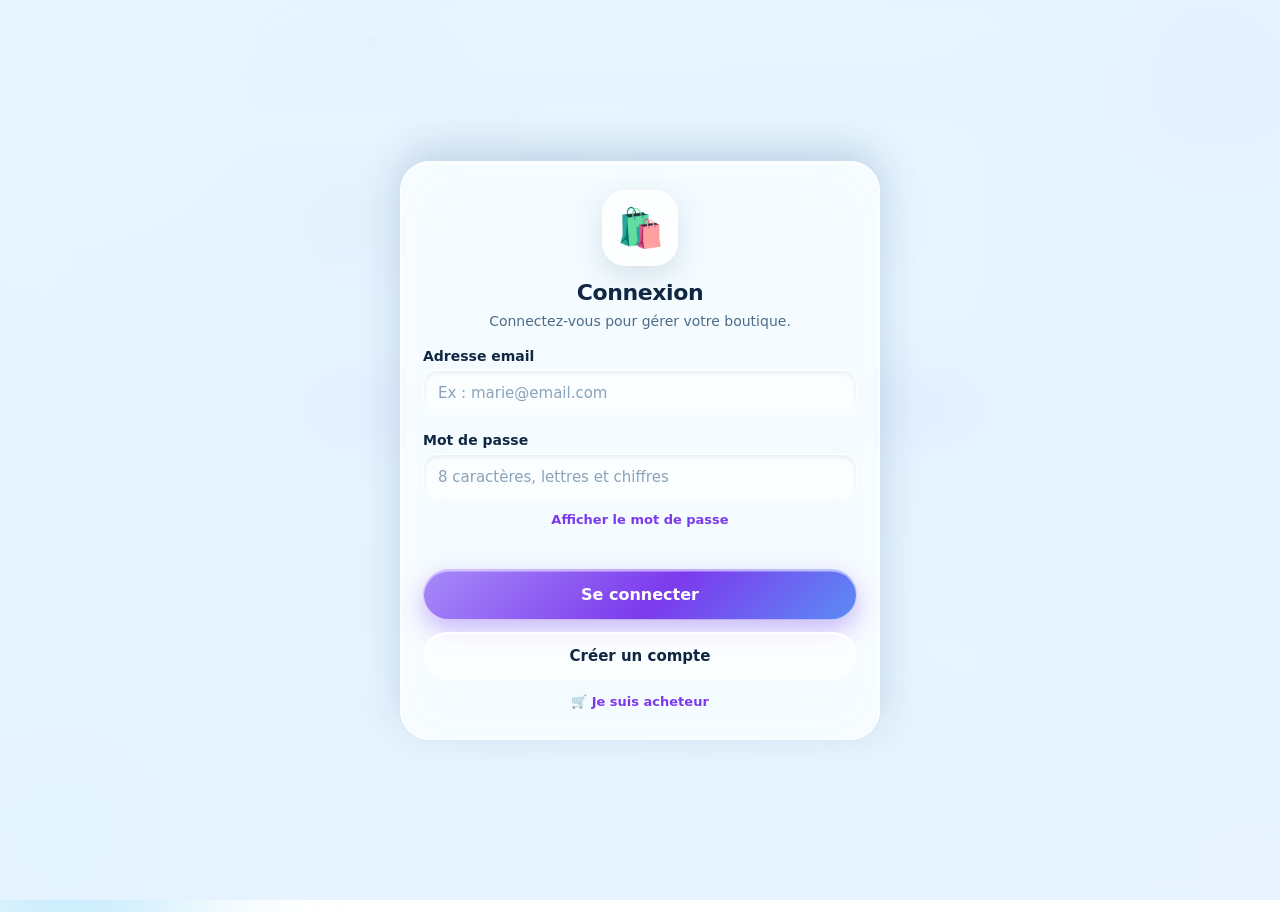
==== vendeur.html @ ec0d6db2 "Add files via upload" ====
<!DOCTYPE html>
<html lang="fr">

<head>
    <meta charset="UTF-8">
    <meta name="viewport" content="width=device-width, initial-scale=1.0">

    <meta http-equiv="Content-Security-Policy" content="connect-src https://aowfjpaclhrmmhpuxauq.supabase.co wss://aowfjpaclhrmmhpuxauq.supabase.co; img-src data: blob: https://aowfjpaclhrmmhpuxauq.supabase.co; frame-src 'none'; object-src 'none'; base-uri 'none'; form-action 'none'">
    <meta name="referrer" content="no-referrer">

    <title>ShopBuilder — Espace vendeur</title>

    <link rel="stylesheet" href="style.css">
</head>

<body>

    <header class="header">

        <div class="logo">
            🛍️ ShopBuilder
        </div>

        <button class="menu" onclick="ouvrirMenu()">
            ☰
        </button>

    </header>


    <main class="accueil">

        <section class="hero">

            <span class="badge">
                🚀 Votre commerce en ligne
            </span>

            <h1>
                Créez votre boutique
                <span>en ligne.</span>
            </h1>

            <p>
                Lancez votre boutique, ajoutez vos produits
                et gérez vos commandes depuis une seule
                application.
            </p>

            <button class="bouton-principal"
                    onclick="ouvrirCreation()">
                + Créer ma boutique
            </button>

        </section>


        <section class="stats">

            <div class="stat">
                <strong id="nombre-boutiques">0</strong>
                <span>Boutiques</span>
            </div>

            <div class="stat">
                <strong id="nombre-produits">0</strong>
                <span>Produits</span>
            </div>

            <div class="stat">
                <strong id="nombre-ventes">0 FC</strong>
                <span>Ventes</span>
            </div>

        </section>


        <section class="fonctionnalites">

            <h2>Tout pour votre boutique</h2>

            <div class="cartes">

                <div class="carte"
                     onclick="ouvrirMaBoutique()">

                    <div class="icone">🏪</div>

                    <h3>Ma boutique</h3>

                    <p>
                        Consultez et personnalisez
                        votre boutique.
                    </p>

                </div>


                <div class="carte"
                     onclick="ouvrirProduits()">

                    <div class="icone">📦</div>

                    <h3>Produits</h3>

                    <p>
                        Ajoutez et gérez facilement
                        vos produits.
                    </p>

                </div>


                <div class="carte" onclick="ouvrirCommandes()">

                    <div class="icone">🛒</div>

                    <h3>Commandes</h3>

                    <p>
                        Suivez vos commandes et
                        vos ventes.
                    </p>

                </div>


                <div class="carte" onclick="ouvrirStatistiques()">

                    <div class="icone">📊</div>

                    <h3>Statistiques</h3>

                    <p>
                        Analysez les performances
                        de votre boutique.
                    </p>

                </div>

            </div>

        </section>

    </main>


    <!-- CRÉATION DE BOUTIQUE -->

    <div id="creation" class="fenetre">

        <div class="creation-box">

            <button class="fermer"
                    onclick="fermerCreation()">
                ✕
            </button>

            <h2>🏪 Créer ma boutique</h2>

            <p class="sous-titre">
                Commençons par les informations
                de votre boutique.
            </p>


            <label>Nom de la boutique</label>

            <input
                id="nom-boutique"
                type="text"
                placeholder="Ex : Ma Boutique"
            >


            <label>Description</label>

            <textarea
                id="description"
                placeholder="Décrivez votre boutique..."
            ></textarea>


            <label>Numéro de téléphone</label>

            <input
                id="telephone"
                type="tel"
                placeholder="Ex : 08XXXXXXXX"
            >


            <label>Devise</label>

            <select id="devise">

                <option value="FC">
                    Franc congolais (FC)
                </option>

                <option value="USD">
                    Dollar américain ($)
                </option>

            </select>


            <button class="creer"
                    onclick="creerBoutique()">
                Créer la boutique
            </button>

        </div>

    </div>


    <!-- MA BOUTIQUE -->

    <div id="ma-boutique" class="fenetre">

        <div class="creation-box boutique-box">

            <button class="fermer"
                    onclick="fermerMaBoutique()">
                ✕
            </button>

            <div class="boutique-logo">
                🏪
            </div>

            <h2 id="afficher-nom">
                Ma boutique
            </h2>

            <p id="afficher-description"
               class="description-boutique">
            </p>


            <div class="info-boutique">

                <div>
                    <span>📞 Téléphone</span>

                    <strong id="afficher-telephone">
                        -
                    </strong>
                </div>

                <div>
                    <span>💰 Devise</span>

                    <strong id="afficher-devise">
                        -
                    </strong>
                </div>

            </div>


            <div class="info-boutique">
                <div style="flex-direction:column;align-items:flex-start">
                    <span>🔗 Lien de votre vitrine</span>
                    <strong id="lien-vitrine" style="word-break:break-all;font-size:13px">-</strong>
                </div>
            </div>

            <button class="bouton-secondaire" onclick="copierLien()">📋 Copier le lien</button>
            <button class="bouton-secondaire" onclick="ouvrirVitrine()">👁️ Voir ma vitrine</button>

            <button class="bouton-secondaire"
                    onclick="modifierBoutique()">
                ✏️ Modifier
            </button>


            <button class="bouton-danger"
                    onclick="supprimerBoutique()">
                🗑️ Supprimer la boutique
            </button>

        </div>

    </div>


    <!-- PRODUITS -->

    <div id="produits" class="fenetre">

        <div class="creation-box produits-box">

            <button class="fermer"
                    onclick="fermerProduits()">
                ✕
            </button>

            <h2>📦 Mes produits</h2>

            <p class="sous-titre">
                Gérez les produits de votre boutique.
            </p>


            <button class="creer"
                    onclick="ouvrirAjoutProduit()">
                + Ajouter un produit
            </button>


            <div id="liste-produits">
            </div>

        </div>

    </div>


    <!-- AJOUT PRODUIT -->

    <div id="ajout-produit" class="fenetre">

        <div class="creation-box">

            <button class="fermer"
                    onclick="fermerAjoutProduit()">
                ✕
            </button>

            <h2>📦 Ajouter un produit</h2>

            <p class="sous-titre">
                Ajoutez les informations de votre produit.
            </p>


            <label>Nom du produit</label>

            <input
                id="nom-produit"
                type="text"
                placeholder="Ex : T-shirt noir"
            >
<!-- PHOTO DU PRODUIT -->

<label>Photo du produit</label>

<input
    id="image-produit"
    type="file"
    accept="image/*"
>

<div class="apercu-image">
    <img
        id="apercu-produit"
        src=""
        alt="Aperçu du produit"
        style="display:none;"
    >
</div>

            <label>Prix</label>

            <input
                id="prix-produit"
                type="number"
                placeholder="Ex : 25000"
            >


            <label>Stock</label>

            <input
                id="stock-produit"
                type="number"
                placeholder="Ex : 10"
            >


            <label>Catégorie</label>

            <select id="categorie-produit">

                <option value="Mode">
                    👕 Mode
                </option>

                <option value="Électronique">
                    📱 Électronique
                </option>

                <option value="Maison">
                    🏠 Maison
                </option>

                <option value="Alimentation">
                    🍔 Alimentation
                </option>

                <option value="Autre">
                    📦 Autre
                </option>

            </select>


            <button class="creer"
                    onclick="ajouterProduit()">
                Ajouter le produit
            </button>

        </div>

    </div>



    <!-- MENU -->
    <div id="menu" class="fenetre">
        <div class="creation-box">
            <button class="fermer" onclick="fermer('menu')">✕</button>
            <h2>☰ Menu</h2>
            <button class="bouton-secondaire" onclick="fermer('menu')">🏠 Accueil</button>
            <button class="bouton-secondaire" onclick="allerA(ouvrirMaBoutique)">🏪 Ma boutique</button>
            <button class="bouton-secondaire" onclick="allerA(ouvrirProduits)">📦 Produits</button>
            <button class="bouton-secondaire" onclick="allerA(ouvrirCommandes)">🛒 Commandes</button>
            <button class="bouton-secondaire" onclick="allerA(ouvrirStatistiques)">📊 Statistiques</button>
            <button class="bouton-secondaire" onclick="location.href='index.html'">🛒 Voir la place de marché</button>
            <button class="bouton-danger" onclick="deconnexion()">🚪 Se déconnecter</button>
        </div>
    </div>

    <!-- COMMANDES -->
    <div id="commandes" class="fenetre">
        <div class="creation-box produits-box">
            <button class="fermer" onclick="fermerCommandes()">✕</button>
            <h2>🛒 Mes commandes</h2>
            <p class="sous-titre">Suivez les commandes de vos clients.</p>
            <button class="creer" onclick="ouvrirNouvelleCommande()">+ Nouvelle commande</button>
            <div id="liste-commandes"></div>
        </div>
    </div>

    <!-- NOUVELLE COMMANDE -->
    <div id="nouvelle-commande" class="fenetre">
        <div class="creation-box">
            <button class="fermer" onclick="fermerNouvelleCommande()">✕</button>
            <h2>🛒 Nouvelle commande</h2>
            <label>Produit</label>
            <select id="cmd-produit"></select>
            <label>Quantité</label>
            <input id="cmd-quantite" type="number" min="1" value="1">
            <label>Nom du client</label>
            <input id="cmd-client" type="text" placeholder="Ex : Marie">
            <button class="creer" onclick="enregistrerCommande()">Enregistrer la commande</button>
        </div>
    </div>

    <!-- STATISTIQUES -->
    <div id="statistiques" class="fenetre">
        <div class="creation-box">
            <button class="fermer" onclick="fermerStatistiques()">✕</button>
            <h2>📊 Statistiques</h2>
            <p class="sous-titre">Les chiffres de votre boutique.</p>
            <div id="liste-stats" class="info-boutique" style="margin-top:14px"></div>
        </div>
    </div>


    <!-- CONNEXION -->
    <div id="auth" class="auth">
        <div class="creation-box auth-box">
            <div class="boutique-logo">🛍️</div>
            <h2 id="auth-titre">Connexion</h2>
            <p class="sous-titre" id="auth-sous-titre">Connectez-vous pour gérer votre boutique.</p>

            <div id="champ-nom" hidden>
                <label>Votre nom</label>
                <input id="auth-nom" type="text" placeholder="Ex : Marie Kabila" autocomplete="name">
            </div>

            <label>Adresse email</label>
            <input id="auth-email" type="email" placeholder="Ex : marie@email.com" autocomplete="email">

            <label>Mot de passe</label>
            <input id="auth-mdp" type="password" placeholder="8 caractères, lettres et chiffres" autocomplete="current-password">
            <button type="button" id="auth-voir" class="lien" onclick="voirMotDePasse()">Afficher le mot de passe</button>

            <div id="champ-confirm" hidden>
                <label>Confirmer le mot de passe</label>
                <input id="auth-confirm" type="password" placeholder="Retapez le mot de passe" autocomplete="new-password">
            </div>

            <p id="auth-erreur" class="auth-erreur"></p>

            <button id="auth-bouton" class="creer" onclick="validerAuth()">Se connecter</button>
            <button id="auth-bascule" class="bouton-secondaire" onclick="basculerAuth()">Créer un compte</button>
            <a class="lien" href="index.html" style="display:inline-block;margin-top:10px;text-decoration:none">🛒 Je suis acheteur</a>
        </div>
    </div>

    <script src="https://cdn.jsdelivr.net/npm/@supabase/supabase-js@2.45.4/dist/umd/supabase.js"></script>
    <script src="script.js"></script>

</body>
</html>
---- style.css ----
/* =====================================
   SHOPBUILDER — LIQUIDE GLACE
   Verre dépoli, reflets bleu glacier,
   accent violet conservé.
===================================== */

:root {
    --encre: #0f2742;
    --encre-douce: #4d6a88;
    --glacier: #e8f5ff;
    --givre: #c7e6fb;
    --cyan: #7fd3f7;
    --violet: #7c3aed;
    --violet-clair: #a78bfa;
    --danger: #e0475b;

    --verre: rgba(255, 255, 255, 0.42);
    --verre-fort: rgba(255, 255, 255, 0.62);
    --verre-bord: rgba(255, 255, 255, 0.75);
    --reflet: inset 0 1.5px 0 rgba(255, 255, 255, 0.9),
              inset 0 -1px 0 rgba(255, 255, 255, 0.25);
    --ombre: 0 10px 30px rgba(31, 78, 125, 0.16);
    --flou: blur(22px) saturate(170%);

    --rayon: 22px;
    --rayon-petit: 14px;
    --police: ui-rounded, "SF Pro Rounded", "Segoe UI", system-ui, -apple-system, sans-serif;
}

* {
    box-sizing: border-box;
}

html {
    scroll-padding-top: 90px;
}

body {
    margin: 0;
    min-height: 100vh;
    font-family: var(--police);
    color: var(--encre);
    background: linear-gradient(160deg, #eef8ff 0%, #d6ecfb 45%, #e6defc 100%);
    background-attachment: fixed;
    -webkit-font-smoothing: antialiased;
}

/* Lueurs de fond, vues à travers le verre */

body::before,
body::after {
    content: "";
    position: fixed;
    z-index: -1;
    border-radius: 50%;
    filter: blur(60px);
    pointer-events: none;
}

body::before {
    width: 340px;
    height: 340px;
    top: -90px;
    right: -100px;
    background: radial-gradient(circle, rgba(124, 58, 237, 0.45), transparent 70%);
}

body::after {
    width: 380px;
    height: 380px;
    bottom: -120px;
    left: -120px;
    background: radial-gradient(circle, rgba(79, 195, 247, 0.6), transparent 70%);
}


/* =====================================
   EN-TÊTE
===================================== */

.header {
    position: sticky;
    top: 12px;
    z-index: 50;

    display: flex;
    align-items: center;
    justify-content: space-between;

    max-width: 760px;
    margin: 12px auto 0;
    padding: 10px 12px 10px 20px;
    width: calc(100% - 24px);

    background: var(--verre);
    -webkit-backdrop-filter: var(--flou);
    backdrop-filter: var(--flou);
    border: 1px solid var(--verre-bord);
    border-radius: 999px;
    box-shadow: var(--reflet), var(--ombre);
}

.logo {
    font-size: 19px;
    font-weight: 700;
    letter-spacing: -0.2px;
}

.menu {
    width: 42px;
    height: 42px;

    font-size: 18px;
    color: var(--encre);

    background: var(--verre-fort);
    border: 1px solid var(--verre-bord);
    border-radius: 50%;
    box-shadow: var(--reflet);
    cursor: pointer;
    transition: transform 0.15s ease;
}

.menu:active {
    transform: scale(0.92);
}


/* =====================================
   ACCUEIL
===================================== */

.accueil {
    max-width: 760px;
    margin: 0 auto;
    padding: 24px 12px 60px;
}

.hero {
    padding: 32px 24px 28px;

    background: var(--verre);
    -webkit-backdrop-filter: var(--flou);
    backdrop-filter: var(--flou);
    border: 1px solid var(--verre-bord);
    border-radius: 30px;
    box-shadow: var(--reflet), var(--ombre);
}

.badge {
    display: inline-block;
    padding: 7px 14px;
    margin-bottom: 18px;

    font-size: 13px;
    font-weight: 600;
    color: var(--violet);

    background: rgba(255, 255, 255, 0.7);
    border: 1px solid var(--verre-bord);
    border-radius: 999px;
    box-shadow: var(--reflet);
}

.hero h1 {
    margin: 0 0 14px;

    font-size: clamp(34px, 9vw, 52px);
    line-height: 1.05;
    letter-spacing: -1.2px;
}

.hero h1 span {
    display: block;
    color: var(--violet);
}

.hero p {
    max-width: 46ch;
    margin: 0 0 24px;

    font-size: 16px;
    line-height: 1.55;
    color: var(--encre-douce);
}


/* =====================================
   BOUTONS
===================================== */

button {
    font-family: inherit;
}

.bouton-principal,
.creer {
    display: block;
    width: 100%;
    padding: 15px 22px;

    font-size: 16px;
    font-weight: 700;
    color: #fff;

    background: linear-gradient(135deg, var(--violet-clair), var(--violet) 55%, #5b8cf5);
    border: 1px solid rgba(255, 255, 255, 0.55);
    border-radius: 999px;
    box-shadow: inset 0 1.5px 0 rgba(255, 255, 255, 0.55),
                0 10px 24px rgba(124, 58, 237, 0.35);
    cursor: pointer;
    transition: transform 0.15s ease, box-shadow 0.15s ease;
}

.bouton-principal:active,
.creer:active {
    transform: scale(0.97);
}

.creer {
    margin-top: 22px;
}

.bouton-secondaire,
.bouton-danger {
    display: block;
    width: 100%;
    margin-top: 12px;
    padding: 14px 20px;

    font-size: 15px;
    font-weight: 600;

    border-radius: 999px;
    cursor: pointer;
    transition: transform 0.15s ease;
}

.bouton-secondaire {
    color: var(--encre);
    background: var(--verre-fort);
    border: 1px solid var(--verre-bord);
    box-shadow: var(--reflet);
}

.bouton-danger {
    color: var(--danger);
    background: rgba(224, 71, 91, 0.1);
    border: 1px solid rgba(224, 71, 91, 0.35);
    box-shadow: inset 0 1px 0 rgba(255, 255, 255, 0.6);
}

.bouton-secondaire:active,
.bouton-danger:active {
    transform: scale(0.97);
}


/* =====================================
   STATISTIQUES
===================================== */

.stats {
    display: grid;
    grid-template-columns: repeat(3, 1fr);
    gap: 10px;
    margin-top: 14px;
}

.stat {
    display: flex;
    flex-direction: column;
    align-items: center;
    gap: 4px;
    padding: 16px 6px;

    background: var(--verre);
    -webkit-backdrop-filter: var(--flou);
    backdrop-filter: var(--flou);
    border: 1px solid var(--verre-bord);
    border-radius: var(--rayon);
    box-shadow: var(--reflet), var(--ombre);
}

.stat strong {
    font-size: 21px;
    letter-spacing: -0.4px;
}

.stat span {
    font-size: 13px;
    color: var(--encre-douce);
}


/* =====================================
   FONCTIONNALITÉS
===================================== */

.fonctionnalites {
    margin-top: 34px;
}

.fonctionnalites h2 {
    margin: 0 4px 14px;
    font-size: 22px;
    letter-spacing: -0.4px;
}

.cartes {
    display: grid;
    grid-template-columns: repeat(2, 1fr);
    gap: 12px;
}

.carte {
    padding: 18px 16px;

    background: var(--verre);
    -webkit-backdrop-filter: var(--flou);
    backdrop-filter: var(--flou);
    border: 1px solid var(--verre-bord);
    border-radius: var(--rayon);
    box-shadow: var(--reflet), var(--ombre);
    cursor: pointer;
    transition: transform 0.15s ease, background 0.2s ease;
}

.carte:active {
    transform: scale(0.97);
    background: var(--verre-fort);
}

.icone {
    display: grid;
    place-items: center;
    width: 46px;
    height: 46px;
    margin-bottom: 12px;

    font-size: 23px;

    background: rgba(255, 255, 255, 0.75);
    border: 1px solid var(--verre-bord);
    border-radius: 15px;
    box-shadow: var(--reflet);
}

.carte h3 {
    margin: 0 0 6px;
    font-size: 16px;
}

.carte p {
    margin: 0;
    font-size: 13px;
    line-height: 1.45;
    color: var(--encre-douce);
}


/* =====================================
   FENÊTRES (panneaux de verre)
===================================== */

.fenetre {
    position: fixed;
    inset: 0;
    z-index: 100;

    display: none;
    align-items: flex-end;
    justify-content: center;

    background: rgba(15, 39, 66, 0.28);
    -webkit-backdrop-filter: blur(8px);
    backdrop-filter: blur(8px);
}

.fenetre.active {
    display: flex;
    animation: fondu 0.2s ease;
}

.creation-box {
    position: relative;

    width: 100%;
    max-width: 480px;
    max-height: 92vh;
    overflow-y: auto;
    padding: 28px 22px 26px;

    background: rgba(255, 255, 255, 0.68);
    -webkit-backdrop-filter: blur(30px) saturate(180%);
    backdrop-filter: blur(30px) saturate(180%);
    border: 1px solid var(--verre-bord);
    border-bottom: none;
    border-radius: 30px 30px 0 0;
    box-shadow: var(--reflet), 0 -12px 40px rgba(31, 78, 125, 0.2);
    animation: monter 0.28s cubic-bezier(0.2, 0.9, 0.3, 1);
}

.creation-box h2 {
    margin: 0 40px 6px 0;
    font-size: 22px;
    letter-spacing: -0.4px;
}

.sous-titre {
    margin: 0 0 8px;
    font-size: 14px;
    line-height: 1.5;
    color: var(--encre-douce);
}

.fermer {
    position: absolute;
    top: 18px;
    right: 18px;

    width: 36px;
    height: 36px;

    font-size: 15px;
    color: var(--encre);

    background: var(--verre-fort);
    border: 1px solid var(--verre-bord);
    border-radius: 50%;
    box-shadow: var(--reflet);
    cursor: pointer;
}

@keyframes monter {
    from { transform: translateY(40px); opacity: 0; }
    to   { transform: translateY(0);    opacity: 1; }
}

@keyframes fondu {
    from { opacity: 0; }
    to   { opacity: 1; }
}

@media (min-width: 600px) {
    .fenetre {
        align-items: center;
    }

    .creation-box {
        border-bottom: 1px solid var(--verre-bord);
        border-radius: 30px;
    }

    .cartes {
        grid-template-columns: repeat(4, 1fr);
    }
}


/* =====================================
   FORMULAIRES
===================================== */

.creation-box label {
    display: block;
    margin-top: 16px;

    font-size: 14px;
    font-weight: 600;
}

.creation-box input,
.creation-box textarea,
.creation-box select {
    display: block;
    width: 100%;
    margin-top: 6px;
    padding: 13px 14px;

    font-family: inherit;
    font-size: 15px;
    color: var(--encre);

    background: rgba(255, 255, 255, 0.6);
    border: 1px solid rgba(255, 255, 255, 0.85);
    border-radius: var(--rayon-petit);
    box-shadow: inset 0 2px 5px rgba(31, 78, 125, 0.1);
    outline: none;
    transition: box-shadow 0.15s ease, border-color 0.15s ease;
}

.creation-box textarea {
    min-height: 90px;
    resize: vertical;
}

.creation-box input::placeholder,
.creation-box textarea::placeholder {
    color: #8aa2ba;
}

.creation-box input:focus,
.creation-box textarea:focus,
.creation-box select:focus {
    border-color: var(--violet-clair);
    box-shadow: 0 0 0 3px rgba(124, 58, 237, 0.2);
}

button:focus-visible,
.carte:focus-visible {
    outline: 3px solid rgba(124, 58, 237, 0.55);
    outline-offset: 2px;
}


/* =====================================
   MA BOUTIQUE
===================================== */

.boutique-box {
    text-align: center;
}

.boutique-box h2 {
    margin-right: 0;
}

.boutique-logo {
    display: grid;
    place-items: center;
    width: 76px;
    height: 76px;
    margin: 0 auto 14px;

    font-size: 38px;

    background: rgba(255, 255, 255, 0.75);
    border: 1px solid var(--verre-bord);
    border-radius: 24px;
    box-shadow: var(--reflet), var(--ombre);
}

.description-boutique {
    margin: 8px 0 18px;
    font-size: 14px;
    line-height: 1.55;
    color: var(--encre-douce);
}

.info-boutique {
    display: grid;
    gap: 10px;
    margin-bottom: 8px;
    text-align: left;
}

.info-boutique > div {
    display: flex;
    align-items: center;
    justify-content: space-between;
    gap: 12px;
    padding: 14px 16px;

    background: rgba(255, 255, 255, 0.55);
    border: 1px solid var(--verre-bord);
    border-radius: var(--rayon-petit);
    box-shadow: var(--reflet);
}

.info-boutique span {
    font-size: 14px;
    color: var(--encre-douce);
}


/* =====================================
   PRODUITS
===================================== */

.produits-box {
    text-align: left;
}

.produits-box > h2,
.produits-box > .sous-titre {
    text-align: left;
}

.produit-item {
    margin-top: 15px;
    padding: 16px;

    background: rgba(255, 255, 255, 0.55);
    border: 1px solid var(--verre-bord);
    border-radius: var(--rayon);
    box-shadow: var(--reflet), 0 6px 18px rgba(31, 78, 125, 0.1);
}

.produit-item img {
    display: block;
    max-width: 100%;
    border: 1px solid var(--verre-bord);
    box-shadow: 0 6px 16px rgba(31, 78, 125, 0.15);
}

.produit-item h3 {
    margin: 0 0 8px;
    font-size: 17px;
}

.produit-item p {
    margin: 5px 0;
    font-size: 14px;
    color: var(--encre-douce);
}

.produit-prix {
    display: block;
    margin-top: 10px;
    font-size: 18px;
    color: var(--violet);
}

.produit-stock {
    font-size: 13px;
    color: var(--encre-douce);
}

.actions-produit {
    display: flex;
    gap: 8px;
    margin-top: 14px;
}

.actions-produit button {
    flex: 1;
    padding: 10px 12px;

    font-size: 14px;
    font-weight: 600;
    color: var(--encre);

    background: var(--verre-fort);
    border: 1px solid var(--verre-bord);
    border-radius: 999px;
    box-shadow: var(--reflet);
    cursor: pointer;
    transition: transform 0.15s ease;
}

.actions-produit button:last-child {
    color: var(--danger);
    border-color: rgba(224, 71, 91, 0.35);
}

.actions-produit button:active {
    transform: scale(0.95);
}


/* =====================================
   PHOTO DU PRODUIT
===================================== */

.creation-box #image-produit {
    padding: 12px;
    font-size: 14px;
}

.apercu-image {
    margin-top: 15px;
    text-align: center;
}

#apercu-produit {
    width: 150px;
    height: 150px;
    object-fit: cover;
    border-radius: 18px;
    border: 1px solid var(--verre-bord);
    box-shadow: var(--ombre);
}


/* =====================================
   REPLI SANS FLOU (anciens navigateurs)
===================================== */

@supports not ((backdrop-filter: blur(1px)) or (-webkit-backdrop-filter: blur(1px))) {
    .header,
    .hero,
    .stat,
    .carte {
        background: rgba(255, 255, 255, 0.85);
    }

    .creation-box {
        background: rgba(255, 255, 255, 0.96);
    }
}


/* =====================================
   MOUVEMENT RÉDUIT
===================================== */

@media (prefers-reduced-motion: reduce) {
    *,
    *::before,
    *::after {
        animation: none !important;
        transition: none !important;
    }
}


/* PHOTO DANS LA LISTE */

.photo-produit {
    width: 150px;
    height: 150px;
    object-fit: cover;
    border-radius: 16px;
    margin-bottom: 12px;
}


/* =====================================
   CONNEXION
===================================== */

.auth {
    position: fixed;
    inset: 0;
    z-index: 200;

    display: flex;
    align-items: center;
    justify-content: center;
    padding: 16px;
    overflow-y: auto;

    background: rgba(232, 245, 255, 0.93);
    -webkit-backdrop-filter: blur(30px);
    backdrop-filter: blur(30px);
}

.auth.cache {
    display: none;
}

.auth-box {
    max-height: none;
    overflow: visible;
    text-align: center;
    border-bottom: 1px solid var(--verre-bord);
    border-radius: 30px;
}

.auth-box h2 {
    margin-right: 0;
}

.auth-box label,
.auth-box input {
    text-align: left;
}

.lien {
    margin-top: 8px;
    padding: 4px 0;

    font-size: 13px;
    font-weight: 600;
    color: var(--violet);

    background: none;
    border: none;
    cursor: pointer;
}

.auth-erreur {
    min-height: 18px;
    margin: 12px 0 0;

    font-size: 13px;
    text-align: left;
    color: var(--danger);
}

.auth-box .creer {
    margin-top: 8px;
}


/* =====================================
   VITRINE PUBLIQUE
===================================== */

.grille-produits {
    display: grid;
    grid-template-columns: repeat(auto-fill, minmax(160px, 1fr));
    gap: 12px;
}

.grille-produits .produit-item {
    margin-top: 0;
    display: flex;
    flex-direction: column;
}

.grille-produits .creer {
    margin-top: auto;
    padding: 12px 14px;
    font-size: 14px;
}

.grille-produits .creer:disabled {
    opacity: 0.45;
    cursor: not-allowed;
}

.photo-vitrine {
    width: 100%;
    aspect-ratio: 1;
    object-fit: cover;
    margin-bottom: 12px;
    border-radius: 16px;
}

a.bouton-principal {
    text-align: center;
    text-decoration: none;
}

.pied-vitrine {
    margin-top: 30px;
    text-align: center;
    font-size: 13px;
    color: var(--encre-douce);
}


/* =====================================
   PLACE DE MARCHÉ
===================================== */

.recherche {
    display: block;
    width: 100%;
    padding: 14px 16px;

    font-family: inherit;
    font-size: 15px;
    color: var(--encre);

    background: rgba(255, 255, 255, 0.6);
    border: 1px solid rgba(255, 255, 255, 0.85);
    border-radius: 999px;
    box-shadow: inset 0 2px 5px rgba(31, 78, 125, 0.1);
    outline: none;
}

.recherche:focus {
    border-color: var(--violet-clair);
    box-shadow: 0 0 0 3px rgba(124, 58, 237, 0.2);
}

.grille-boutiques {
    display: grid;
    grid-template-columns: repeat(auto-fill, minmax(210px, 1fr));
    gap: 12px;
}

a.carte-boutique {
    display: block;
    margin-top: 0;
    color: inherit;
    text-decoration: none;
    transition: transform 0.15s ease;
}

a.carte-boutique:active {
    transform: scale(0.97);
}

.carte-boutique p {
    display: -webkit-box;
    -webkit-line-clamp: 2;
    -webkit-box-orient: vertical;
    overflow: hidden;
}

.photo-boutique,
.sans-photo {
    width: 100%;
    height: 130px;
    margin-bottom: 12px;
    border-radius: 16px;
}

.photo-boutique {
    object-fit: cover;
}

.sans-photo {
    display: grid;
    place-items: center;
    font-size: 40px;
    background: rgba(255, 255, 255, 0.6);
    border: 1px solid var(--verre-bord);
}

.hero-vendeur {
    margin-top: 30px;
    text-align: center;
}

.hero-vendeur h2 {
    margin: 0 0 8px;
}

.hero-vendeur p {
    margin-left: auto;
    margin-right: auto;
}

.lien-retour {
    margin-right: 8px;
    font-size: 14px;
    font-weight: 600;
    color: var(--violet);
    text-decoration: none;
}
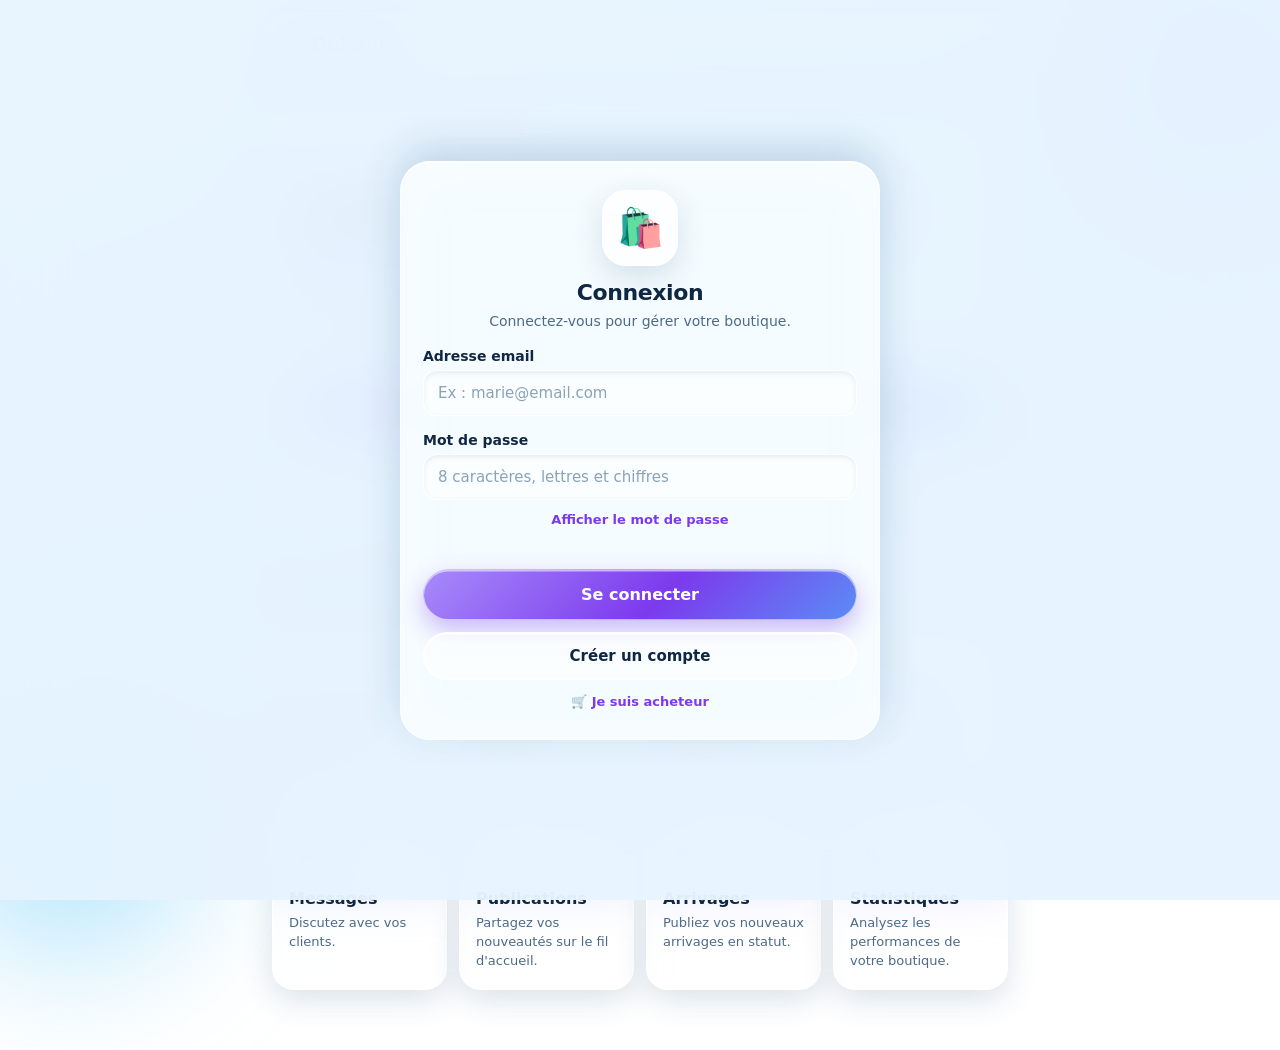
==== commit a2e656c2: "Add files via upload" ====
--- a/vendeur.html
+++ b/vendeur.html
@@ -8,22 +8,27 @@
     <meta http-equiv="Content-Security-Policy" content="connect-src https://aowfjpaclhrmmhpuxauq.supabase.co wss://aowfjpaclhrmmhpuxauq.supabase.co; img-src data: blob: https://aowfjpaclhrmmhpuxauq.supabase.co; frame-src 'none'; object-src 'none'; base-uri 'none'; form-action 'none'">
     <meta name="referrer" content="no-referrer">
 
-    <title>ShopBuilder — Espace vendeur</title>
-
+    <title>Dukani — Espace vendeur</title>
+
+    <script src="theme.js"></script>
     <link rel="stylesheet" href="style.css">
 </head>
 
 <body>
 
+    <svg xmlns="http://www.w3.org/2000/svg" width="0" height="0" style="position:absolute" aria-hidden="true" focusable="false"><symbol id="ic-menu" viewBox="0 0 24 24"><path d="M3 18h18v-2H3v2zm0-5h18v-2H3v2zm0-7v2h18V6H3z"/></symbol><symbol id="ic-add" viewBox="0 0 24 24"><path d="M19 13h-6v6h-2v-6H5v-2h6V5h2v6h6v2z"/></symbol><symbol id="ic-search" viewBox="0 0 24 24"><path d="M15.5 14h-.79l-.28-.27A6.471 6.471 0 0 0 16 9.5 6.5 6.5 0 1 0 9.5 16c1.61 0 3.09-.59 4.23-1.57l.27.28v.79l5 4.99L20.49 19l-4.99-5zm-6 0C7.01 14 5 11.99 5 9.5S7.01 5 9.5 5 14 7.01 14 9.5 11.99 14 9.5 14z"/></symbol><symbol id="ic-close" viewBox="0 0 24 24"><path d="M19 6.41L17.59 5 12 10.59 6.41 5 5 6.41 10.59 12 5 17.59 6.41 19 12 13.41 17.59 19 19 17.59 13.41 12z"/></symbol><symbol id="ic-settings" viewBox="0 0 24 24"><path d="M19.14 12.94c.04-.3.06-.61.06-.94 0-.32-.02-.64-.07-.94l2.03-1.58a.49.49 0 0 0 .12-.61l-1.92-3.32a.488.488 0 0 0-.59-.22l-2.39.96c-.5-.38-1.03-.7-1.62-.94l-.36-2.54a.484.484 0 0 0-.48-.41h-3.84c-.24 0-.43.17-.47.41l-.36 2.54c-.59.24-1.13.57-1.62.94l-2.39-.96c-.22-.08-.47 0-.59.22L2.74 8.87c-.12.21-.08.47.12.61l2.03 1.58c-.05.3-.09.63-.09.94s.02.64.07.94l-2.03 1.58a.49.49 0 0 0-.12.61l1.92 3.32c.12.22.37.29.59.22l2.39-.96c.5.38 1.03.7 1.62.94l.36 2.54c.05.24.24.41.48.41h3.84c.24 0 .44-.17.47-.41l.36-2.54c.59-.24 1.13-.56 1.62-.94l2.39.96c.22.08.47 0 .59-.22l1.92-3.32c.12-.22.07-.47-.12-.61l-2.01-1.58zM12 15.6c-1.98 0-3.6-1.62-3.6-3.6s1.62-3.6 3.6-3.6 3.6 1.62 3.6 3.6-1.62 3.6-3.6 3.6z"/></symbol><symbol id="ic-home-plein" viewBox="0 0 24 24"><path d="M10 20v-6h4v6h5v-8h3L12 3 2 12h3v8z"/></symbol><symbol id="ic-home-ligne" viewBox="0 0 24 24"><path d="M12 5.69l5 4.5V18h-2v-6H9v6H7v-7.81l5-4.5M12 3L2 12h3v8h6v-6h2v6h6v-8h3L12 3z"/></symbol><symbol id="ic-store-plein" viewBox="0 0 24 24"><path d="M20 4H4v2h16V4zm1 10v-2l-1-5H4l-1 5v2h1v6h10v-6h4v6h2v-6h1zm-9 4H6v-4h6v4z"/></symbol><symbol id="ic-store-ligne" viewBox="0 0 24 24"><path d="M18.36 9l.6 3H5.04l.6-3h12.72M20 4H4v2h16V4zm0 3H4l-1 5v2h1v6h10v-6h4v6h2v-6h1v-2l-1-5zM6 18v-4h6v4H6z"/></symbol><symbol id="ic-chat-plein" viewBox="0 0 24 24"><path d="M20 2H4c-1.1 0-2 .9-2 2v18l4-4h14c1.1 0 2-.9 2-2V4c0-1.1-.9-2-2-2z"/></symbol><symbol id="ic-chat-ligne" viewBox="0 0 24 24"><path d="M20 2H4c-1.1 0-1.99.9-1.99 2L2 22l4-4h14c1.1 0 2-.9 2-2V4c0-1.1-.9-2-2-2zm0 14H5.17L4 17.17V4h16v12z"/></symbol><symbol id="ic-cart-plein" viewBox="0 0 24 24"><path d="M7 18c-1.1 0-1.99.9-1.99 2S5.9 22 7 22s2-.9 2-2-.9-2-2-2zM1 2v2h2l3.6 7.59-1.35 2.45c-.16.28-.25.61-.25.96 0 1.1.9 2 2 2h12v-2H7.42c-.14 0-.25-.11-.25-.25l.03-.12.9-1.63h7.45c.75 0 1.41-.41 1.75-1.03l3.58-6.49A1.003 1.003 0 0 0 20 4H5.21l-.94-2H1zm16 16c-1.1 0-1.99.9-1.99 2s.89 2 1.99 2 2-.9 2-2-.9-2-2-2z"/></symbol><symbol id="ic-cart-ligne" viewBox="0 0 24 24"><path d="M15.55 13c.75 0 1.41-.41 1.75-1.03l3.58-6.49A.996.996 0 0 0 20.01 4H5.21l-.94-2H1v2h2l3.6 7.59-1.35 2.44C4.52 15.37 5.48 17 7 17h12v-2H7l1.1-2h7.45zM6.16 6h12.15l-2.76 5H8.53L6.16 6zM7 18c-1.1 0-1.99.9-1.99 2S5.9 22 7 22s2-.9 2-2-.9-2-2-2zm10 0c-1.1 0-1.99.9-1.99 2s.89 2 1.99 2 2-.9 2-2-.9-2-2-2z"/></symbol><symbol id="ic-person-plein" viewBox="0 0 24 24"><path d="M12 12c2.21 0 4-1.79 4-4s-1.79-4-4-4-4 1.79-4 4 1.79 4 4 4zm0 2c-2.67 0-8 1.34-8 4v2h16v-2c0-2.66-5.33-4-8-4z"/></symbol><symbol id="ic-person-ligne" viewBox="0 0 24 24"><path d="M12 6c1.1 0 2 .9 2 2s-.9 2-2 2-2-.9-2-2 .9-2 2-2m0 9c2.7 0 5.8 1.29 6 2v1H6v-.99c.2-.72 3.3-2.01 6-2.01m0-11C9.79 4 8 5.79 8 8s1.79 4 4 4 4-1.79 4-4-1.79-4-4-4zm0 9c-2.67 0-8 1.34-8 4v3h16v-3c0-2.66-5.33-4-8-4z"/></symbol><symbol id="ic-box" viewBox="0 0 24 24"><path d="M20 2H4c-1 0-2 .9-2 2v3.01c0 .72.43 1.34 1 1.69V20c0 1.1 1.1 2 2 2h14c.9 0 2-.9 2-2V8.7c.57-.35 1-.97 1-1.69V4c0-1.1-1-2-2-2zm-5 12H9v-2h6v2zm5-7H4V4h16v3z"/></symbol><symbol id="ic-stats" viewBox="0 0 24 24"><path d="M5 9.2h3V19H5zM10.6 5h2.8v14h-2.8zm5.6 8H19v6h-2.8z"/></symbol><symbol id="ic-megaphone" viewBox="0 0 24 24"><path d="M18 11v2h4v-2h-4zm-2 6.61c.96.71 2.21 1.65 3.2 2.39.4-.53.8-1.07 1.2-1.6-.99-.74-2.24-1.68-3.2-2.4-.4.54-.8 1.08-1.2 1.61zM20.4 5.6c-.4-.53-.8-1.07-1.2-1.6-.99.74-2.24 1.68-3.2 2.4.4.53.8 1.07 1.2 1.6.96-.72 2.21-1.65 3.2-2.4zM4 9c-1.1 0-2 .9-2 2v2c0 1.1.9 2 2 2h1v4h2v-4h1l5 3V6L8 9H4zm11.5 3c0-1.33-.58-2.53-1.5-3.35v6.69c.92-.81 1.5-2.01 1.5-3.34z"/></symbol><symbol id="ic-note" viewBox="0 0 24 24"><path d="M3 10h11v2H3v-2zm0-2h11V6H3v2zm0 8h7v-2H3v2zm15.01-3.13l.71-.71c.39-.39 1.02-.39 1.41 0l.71.71c.39.39.39 1.02 0 1.41l-.71.71-2.12-2.12zm-.71.71l-5.3 5.3V21h2.12l5.3-5.3-2.12-2.12z"/></symbol><symbol id="ic-arrow-back" viewBox="0 0 24 24"><path d="M20 11H7.83l5.59-5.59L12 4l-8 8 8 8 1.41-1.41L7.83 13H20v-2z"/></symbol><symbol id="ic-send" viewBox="0 0 24 24"><path d="M2.01 21L23 12 2.01 3 2 10l15 2-15 2z"/></symbol><symbol id="ic-thumb-plein" viewBox="0 0 24 24"><path d="M1 21h4V9H1v12zm22-11c0-1.1-.9-2-2-2h-6.31l.95-4.57.03-.32c0-.41-.17-.79-.44-1.06L14.17 1 7.59 7.59C7.22 7.95 7 8.45 7 9v10c0 1.1.9 2 2 2h9c.83 0 1.54-.5 1.84-1.22l3.02-7.05c.09-.23.14-.47.14-.73v-2z"/></symbol><symbol id="ic-thumb-ligne" viewBox="0 0 24 24"><path d="M9 21h9c.83 0 1.54-.5 1.84-1.22l3.02-7.05c.09-.23.14-.47.14-.73v-2c0-1.1-.9-2-2-2h-6.31l.95-4.57.03-.32c0-.41-.17-.79-.44-1.06L14.17 1 7.58 7.59C7.22 7.95 7 8.45 7 9v10c0 1.1.9 2 2 2zM9 9l4.34-4.34L12 10h9v2l-3 7H9V9zM1 9h4v12H1z"/></symbol><symbol id="ic-logout" viewBox="0 0 24 24"><path d="M17 7l-1.41 1.41L18.17 11H8v2h10.17l-2.58 2.58L17 17l5-5zM4 5h8V3H4c-1.1 0-2 .9-2 2v14c0 1.1.9 2 2 2h8v-2H4V5z"/></symbol><symbol id="ic-chevron" viewBox="0 0 24 24"><path d="M16.59 8.59L12 13.17 7.41 8.59 6 10l6 6 6-6z"/></symbol><symbol id="ic-help" viewBox="0 0 24 24"><path d="M11 18h2v-2h-2v2zm1-16C6.48 2 2 6.48 2 12s4.48 10 10 10 10-4.48 10-10S17.52 2 12 2zm0 18c-4.41 0-8-3.59-8-8s3.59-8 8-8 8 3.59 8 8-3.59 8-8 8zm0-14c-2.21 0-4 1.79-4 4h2c0-1.1.9-2 2-2s2 .9 2 2c0 2-3 1.75-3 5h2c0-2.25 3-2.5 3-5 0-2.21-1.79-4-4-4z"/></symbol><symbol id="ic-info" viewBox="0 0 24 24"><path d="M11 7h2v2h-2zm0 4h2v6h-2zm1-9C6.48 2 2 6.48 2 12s4.48 10 10 10 10-4.48 10-10S17.52 2 12 2zm0 18c-4.41 0-8-3.59-8-8s3.59-8 8-8 8 3.59 8 8-3.59 8-8 8z"/></symbol><symbol id="ic-lock" viewBox="0 0 24 24"><path d="M18 8h-1V6c0-2.76-2.24-5-5-5S7 3.24 7 6v2H6c-1.1 0-2 .9-2 2v10c0 1.1.9 2 2 2h12c1.1 0 2-.9 2-2V10c0-1.1-.9-2-2-2zm-6 9c-1.1 0-2-.9-2-2s.9-2 2-2 2 .9 2 2-.9 2-2 2zm3.1-9H8.9V6c0-1.71 1.39-3.1 3.1-3.1 1.71 0 3.1 1.39 3.1 3.1v2z"/></symbol><symbol id="ic-sun" viewBox="0 0 24 24"><path d="M12 7c-2.76 0-5 2.24-5 5s2.24 5 5 5 5-2.24 5-5-2.24-5-5-5zM2 13h2c.55 0 1-.45 1-1s-.45-1-1-1H2c-.55 0-1 .45-1 1s.45 1 1 1zm18 0h2c.55 0 1-.45 1-1s-.45-1-1-1h-2c-.55 0-1 .45-1 1s.45 1 1 1zM11 2v2c0 .55.45 1 1 1s1-.45 1-1V2c0-.55-.45-1-1-1s-1 .45-1 1zm0 18v2c0 .55.45 1 1 1s1-.45 1-1v-2c0-.55-.45-1-1-1s-1 .45-1 1zM5.99 4.58a.996.996 0 0 0-1.41 0 .996.996 0 0 0 0 1.41l1.06 1.06c.39.39 1.03.39 1.41 0s.39-1.03 0-1.41L5.99 4.58zm12.37 12.37a.996.996 0 0 0-1.41 0 .996.996 0 0 0 0 1.41l1.06 1.06c.39.39 1.03.39 1.41 0a.996.996 0 0 0 0-1.41l-1.06-1.06zm1.06-10.96a.996.996 0 0 0 0-1.41.996.996 0 0 0-1.41 0l-1.06 1.06c-.39.39-.39 1.03 0 1.41s1.03.39 1.41 0l1.06-1.06zM7.05 18.36a.996.996 0 0 0 0-1.41.996.996 0 0 0-1.41 0l-1.06 1.06c-.39.39-.39 1.03 0 1.41s1.03.39 1.41 0l1.06-1.06z"/></symbol><symbol id="ic-moon" viewBox="0 0 24 24"><path d="M12 3c-4.97 0-9 4.03-9 9s4.03 9 9 9 9-4.03 9-9c0-.46-.04-.92-.1-1.36-.98 1.37-2.58 2.26-4.4 2.26-2.98 0-5.4-2.42-5.4-5.4 0-1.81.89-3.42 2.26-4.4-.44-.06-.9-.1-1.36-.1z"/></symbol><symbol id="ic-contrast" viewBox="0 0 24 24"><path d="M12 22c5.52 0 10-4.48 10-10S17.52 2 12 2 2 6.48 2 12s4.48 10 10 10zm0-18c4.41 0 8 3.59 8 8s-3.59 8-8 8V4z"/></symbol><symbol id="ic-bookmark-plein" viewBox="0 0 24 24"><path d="M17 3H7c-1.1 0-1.99.9-1.99 2L5 21l7-3 7 3V5c0-1.1-.9-2-2-2z"/></symbol><symbol id="ic-bookmark-ligne" viewBox="0 0 24 24"><path d="M17 3H7c-1.1 0-2 .9-2 2v16l7-3 7 3V5c0-1.1-.9-2-2-2zm0 15l-5-2.18L7 18V5h10v13z"/></symbol><symbol id="ic-check" viewBox="0 0 24 24"><path d="M9 16.17L4.83 12l-1.42 1.41L9 19 21 7l-1.41-1.41z"/></symbol><symbol id="ic-group" viewBox="0 0 24 24"><path d="M16 11c1.66 0 2.99-1.34 2.99-3S17.66 5 16 5c-1.66 0-3 1.34-3 3s1.34 3 3 3zm-8 0c1.66 0 2.99-1.34 2.99-3S9.66 5 8 5C6.34 5 5 6.34 5 8s1.34 3 3 3zm0 2c-2.33 0-7 1.17-7 3.5V19h14v-2.5c0-2.33-4.67-3.5-7-3.5zm8 0c-.29 0-.62.02-.97.05 1.16.84 1.97 1.97 1.97 3.45V19h6v-2.5c0-2.33-4.67-3.5-7-3.5z"/></symbol><symbol id="ic-trending" viewBox="0 0 24 24"><path d="M16 6l2.29 2.29-4.88 4.88-4-4L2 16.59 3.41 18l6-6 4 4 6.3-6.29L22 12V6z"/></symbol><symbol id="ic-news-plein" viewBox="0 0 24 24"><path d="M19 3H5c-1.1 0-2 .9-2 2v14c0 1.1.9 2 2 2h14c1.1 0 2-.9 2-2V5c0-1.1-.9-2-2-2zm-5 14H7v-2h7v2zm3-4H7v-2h10v2zm0-4H7V7h10v2z"/></symbol><symbol id="ic-news-ligne" viewBox="0 0 24 24"><path d="M19 5v14H5V5h14m0-2H5c-1.1 0-2 .9-2 2v14c0 1.1.9 2 2 2h14c1.1 0 2-.9 2-2V5c0-1.1-.9-2-2-2zm-5 14H7v-2h7v2zm3-4H7v-2h10v2zm0-4H7V7h10v2z"/></symbol><symbol id="ic-star-plein" viewBox="0 0 24 24"><path d="M12 17.27L18.18 21l-1.64-7.03L22 9.24l-7.19-.61L12 2 9.19 8.63 2 9.24l5.46 4.73L5.82 21z"/></symbol><symbol id="ic-star-ligne" viewBox="0 0 24 24"><path d="M22 9.24l-7.19-.62L12 2 9.19 8.63 2 9.24l5.46 4.73L5.82 21 12 17.27 18.18 21l-1.63-7.03L22 9.24zM12 15.4l-3.76 2.27 1-4.28-3.32-2.88 4.38-.38L12 6.1l1.71 4.04 4.38.38-3.32 2.88 1 4.28L12 15.4z"/></symbol><symbol id="ic-verified" viewBox="0 0 24 24"><path d="M23 12l-2.44-2.79.34-3.69-3.61-.82-1.89-3.2L12 2.96 8.6 1.5 6.71 4.69 3.1 5.5l.34 3.7L1 12l2.44 2.79-.34 3.7 3.61.82L8.6 22.5l3.4-1.47 3.4 1.46 1.89-3.19 3.61-.82-.34-3.69L23 12zm-12.91 4.72l-3.8-3.81 1.48-1.48 2.32 2.33 5.85-5.87 1.48 1.48-7.33 7.35z"/></symbol><symbol id="ic-mode" viewBox="0 0 24 24"><path d="M21.6 18.2L13 11.75v-.91c1.65-.49 2.8-2.17 2.43-4.05-.26-1.31-1.3-2.4-2.61-2.7C10.54 3.57 8.5 5.3 8.5 7.5h2c0-.83.67-1.5 1.5-1.5s1.5.67 1.5 1.5c0 .84-.69 1.52-1.53 1.5-.54-.01-.97.45-.97.99v1.76L2.4 18.2c-.77.58-.36 1.8.6 1.8h18c.96 0 1.37-1.22.6-1.8zM6 18l6-4.5 6 4.5H6z"/></symbol><symbol id="ic-telephone" viewBox="0 0 24 24"><path d="M17 1.01L7 1c-1.1 0-2 .9-2 2v18c0 1.1.9 2 2 2h10c1.1 0 2-.9 2-2V3c0-1.1-.9-1.99-2-1.99zM17 19H7V5h10v14z"/></symbol><symbol id="ic-restaurant" viewBox="0 0 24 24"><path d="M11 9H9V2H7v7H5V2H3v7c0 2.12 1.66 3.84 3.75 3.97V22h2.5v-9.03C11.34 12.84 13 11.12 13 9V2h-2v7zm5-3v8h2.5v8H21V2c-2.76 0-5 2.24-5 4z"/></symbol><symbol id="ic-apps" viewBox="0 0 24 24"><path d="M4 8h4V4H4v4zm6 12h4v-4h-4v4zm-6 0h4v-4H4v4zm0-6h4v-4H4v4zm6 0h4v-4h-4v4zm6-10v4h4V4h-4zm-6 4h4V4h-4v4zm6 6h4v-4h-4v4zm0 6h4v-4h-4v4z"/></symbol></svg>
+
     <header class="header">
 
         <div class="logo">
-            🛍️ ShopBuilder
-        </div>
-
-        <button class="menu" onclick="ouvrirMenu()">
-            ☰
-        </button>
+            🛍️ Dukani
+        </div>
+
+        <div class="header-droite">
+            <button class="menu" onclick="ouvrirMenu()">
+                ☰
+            </button>
+        </div>
 
     </header>
 
@@ -84,7 +89,7 @@
                 <div class="carte"
                      onclick="ouvrirMaBoutique()">
 
-                    <div class="icone">🏪</div>
+                    <div class="icone"><svg class="ic" aria-hidden="true"><use href="#ic-store-plein"></use></svg></div>
 
                     <h3>Ma boutique</h3>
 
@@ -99,7 +104,7 @@
                 <div class="carte"
                      onclick="ouvrirProduits()">
 
-                    <div class="icone">📦</div>
+                    <div class="icone"><svg class="ic" aria-hidden="true"><use href="#ic-box"></use></svg></div>
 
                     <h3>Produits</h3>
 
@@ -113,7 +118,7 @@
 
                 <div class="carte" onclick="ouvrirCommandes()">
 
-                    <div class="icone">🛒</div>
+                    <div class="icone"><svg class="ic" aria-hidden="true"><use href="#ic-cart-plein"></use></svg></div>
 
                     <h3>Commandes</h3>
 
@@ -125,9 +130,65 @@
                 </div>
 
 
+                <div class="carte" onclick="ouvrirMaPublicite()">
+
+                    <div class="icone"><svg class="ic" aria-hidden="true"><use href="#ic-trending"></use></svg></div>
+
+                    <h3>Publicité</h3>
+
+                    <p>
+                        Mettez votre boutique en
+                        avant dans le fil.
+                    </p>
+
+                </div>
+
+
+                <div class="carte" onclick="location.href='index.html?messages=1'">
+
+                    <div class="icone"><svg class="ic" aria-hidden="true"><use href="#ic-chat-plein"></use></svg></div>
+
+                    <h3>Messages</h3>
+
+                    <p>
+                        Discutez avec vos
+                        clients.
+                    </p>
+
+                </div>
+
+
+                <div class="carte" onclick="ouvrirMesPublications()">
+
+                    <div class="icone"><svg class="ic" aria-hidden="true"><use href="#ic-note"></use></svg></div>
+
+                    <h3>Publications</h3>
+
+                    <p>
+                        Partagez vos nouveautés
+                        sur le fil d'accueil.
+                    </p>
+
+                </div>
+
+
+                <div class="carte" onclick="ouvrirMesStatuts()">
+
+                    <div class="icone"><svg class="ic" aria-hidden="true"><use href="#ic-megaphone"></use></svg></div>
+
+                    <h3>Arrivages</h3>
+
+                    <p>
+                        Publiez vos nouveaux
+                        arrivages en statut.
+                    </p>
+
+                </div>
+
+
                 <div class="carte" onclick="ouvrirStatistiques()">
 
-                    <div class="icone">📊</div>
+                    <div class="icone"><svg class="ic" aria-hidden="true"><use href="#ic-stats"></use></svg></div>
 
                     <h3>Statistiques</h3>
 
@@ -162,6 +223,20 @@
                 Commençons par les informations
                 de votre boutique.
             </p>
+
+
+            <label>Photo de la boutique</label>
+
+            <input id="image-boutique" type="file" accept="image/*">
+
+            <div class="apercu-image">
+                <img id="apercu-boutique" src="" alt="Aperçu de la boutique" style="display:none;">
+            </div>
+
+            <button id="retirer-photo-boutique" class="bouton-secondaire" type="button"
+                    onclick="retirerPhotoBoutique()" hidden>
+                Retirer la photo
+            </button>
 
 
             <label>Nom de la boutique</label>
@@ -190,6 +265,24 @@
             >
 
 
+            <label>Mobile money (facultatif)</label>
+
+            <select id="operateur-paiement">
+                <option value="">Aucun : paiement à la livraison seulement</option>
+                <option value="Airtel Money">Airtel Money</option>
+                <option value="M-Pesa">M-Pesa</option>
+                <option value="Orange Money">Orange Money</option>
+                <option value="Africell Money">Africell Money</option>
+            </select>
+
+            <input
+                id="numero-paiement"
+                type="tel"
+                placeholder="Numéro qui reçoit les paiements"
+                maxlength="30"
+            >
+
+
             <label>Devise</label>
 
             <select id="devise">
@@ -226,7 +319,10 @@
                 ✕
             </button>
 
-            <div class="boutique-logo">
+            <img id="afficher-photo" class="photo-boutique-vendeur"
+                 alt="Photo de la boutique" hidden>
+
+            <div id="afficher-logo" class="boutique-logo">
                 🏪
             </div>
 
@@ -253,6 +349,14 @@
                     <span>💰 Devise</span>
 
                     <strong id="afficher-devise">
+                        -
+                    </strong>
+                </div>
+
+                <div>
+                    <span>📱 Mobile money</span>
+
+                    <strong id="afficher-paiement">
                         -
                     </strong>
                 </div>
@@ -343,24 +447,17 @@
                 type="text"
                 placeholder="Ex : T-shirt noir"
             >
-<!-- PHOTO DU PRODUIT -->
-
-<label>Photo du produit</label>
-
-<input
-    id="image-produit"
-    type="file"
-    accept="image/*"
->
-
-<div class="apercu-image">
-    <img
-        id="apercu-produit"
-        src=""
-        alt="Aperçu du produit"
-        style="display:none;"
-    >
-</div>
+<!-- PHOTOS ET DESCRIPTION DU PRODUIT -->
+
+            <label>Photos du produit (5 au maximum)</label>
+
+            <input id="image-produit" type="file" accept="image/*" multiple>
+
+            <div id="apercus-produit" class="apercus-multiples"></div>
+
+            <label>Description (facultatif)</label>
+
+            <textarea id="description-produit" maxlength="1000" placeholder="Taille, matière, état, livraison…"></textarea>
 
             <label>Prix</label>
 
@@ -416,6 +513,95 @@
 
     </div>
 
+
+
+    <!-- PUBLICITÉ -->
+    <div id="publicite" class="fenetre">
+        <div class="creation-box produits-box">
+            <button class="fermer" onclick="fermer('publicite')">✕</button>
+            <h2>Publicité</h2>
+            <p class="sous-titre">
+                Votre boutique apparaît dans le fil d'accueil de Dukani avec la mention
+                « Sponsorisé », pendant la durée choisie. La publicité est mise en ligne
+                après vérification de votre paiement.
+            </p>
+
+            <label>Durée et prix</label>
+            <select id="pub-tarif"></select>
+
+            <div id="pub-paiement" hidden>
+                <label>Comment payer</label>
+                <div id="pub-instructions" class="boite-paiement texte-gauche"></div>
+            </div>
+
+            <label>Titre de la publicité</label>
+            <input id="pub-titre" type="text" maxlength="80" placeholder="Ex : Soldes de fin d'année">
+
+            <label>Texte (facultatif)</label>
+            <textarea id="pub-texte" maxlength="200" placeholder="Une phrase pour donner envie…"></textarea>
+
+            <label>Photo (facultatif)</label>
+            <input id="pub-image" type="file" accept="image/*">
+
+            <button id="pub-envoyer" class="creer" onclick="demanderPublicite()">Demander cette publicité</button>
+
+            <h3 class="titre-liste">Vos publicités</h3>
+            <div id="liste-publicites"></div>
+        </div>
+    </div>
+
+
+    <!-- PUBLICATIONS -->
+    <div id="publications" class="fenetre">
+        <div class="creation-box produits-box">
+            <button class="fermer" onclick="fermer('publications')">✕</button>
+            <h2>📝 Publications</h2>
+            <p class="sous-titre">
+                Partagez une nouveauté, une promotion ou des photos. Votre publication
+                apparaît sur le fil d'accueil de Dukani. Les acheteurs peuvent réagir et commenter.
+            </p>
+
+            <label>Texte</label>
+            <textarea id="texte-publication" maxlength="1000" placeholder="Ex : Nouvelle collection disponible, livraison à Kinshasa !"></textarea>
+
+            <label>Photos (4 au maximum)</label>
+            <input id="images-publication" type="file" accept="image/*" multiple>
+            <div id="apercus-publication" class="apercus-multiples"></div>
+
+            <button id="bouton-publication" class="creer" onclick="publierPublication()">Publier</button>
+
+            <h3 class="titre-liste">Vos publications</h3>
+            <div id="liste-publications"></div>
+        </div>
+    </div>
+
+
+    <!-- STATUTS -->
+    <div id="statuts" class="fenetre">
+        <div class="creation-box produits-box">
+            <button class="fermer" onclick="fermer('statuts')">✕</button>
+            <h2>📣 Nouveaux arrivages</h2>
+            <p class="sous-titre">
+                Publiez une photo : elle reste visible 24 h sur la place de marché
+                et sur votre vitrine. Les acheteurs peuvent réagir et commenter.
+            </p>
+
+            <label>Photo</label>
+            <input id="image-statut" type="file" accept="image/*">
+
+            <div class="apercu-image">
+                <img id="apercu-statut" alt="Aperçu du statut" style="display:none;">
+            </div>
+
+            <label>Légende (facultatif)</label>
+            <input id="legende-statut" type="text" maxlength="140" placeholder="Ex : Nouveaux sacs arrivés aujourd'hui !">
+
+            <button id="bouton-statut" class="creer" onclick="publierStatut()">Publier le statut</button>
+
+            <h3 class="titre-liste">Vos statuts en cours</h3>
+            <div id="liste-statuts"></div>
+        </div>
+    </div>
 
 
     <!-- MENU -->
@@ -428,8 +614,12 @@
             <button class="bouton-secondaire" onclick="allerA(ouvrirProduits)">📦 Produits</button>
             <button class="bouton-secondaire" onclick="allerA(ouvrirCommandes)">🛒 Commandes</button>
             <button class="bouton-secondaire" onclick="allerA(ouvrirStatistiques)">📊 Statistiques</button>
+            <button class="bouton-secondaire" onclick="allerA(ouvrirMesStatuts)">📣 Nouveaux arrivages</button>
+            <button class="bouton-secondaire" onclick="allerA(ouvrirMesPublications)">📝 Publications</button>
+            <button class="bouton-secondaire" onclick="location.href='index.html?messages=1'">💬 Messages</button>
+            <button class="bouton-secondaire" onclick="allerA(ouvrirMaPublicite)">Publicité</button>
             <button class="bouton-secondaire" onclick="location.href='index.html'">🛒 Voir la place de marché</button>
-            <button class="bouton-danger" onclick="deconnexion()">🚪 Se déconnecter</button>
+            <button class="bouton-secondaire" onclick="fermer('menu'); ouvrirParametres()">⚙️ Paramètres</button>
         </div>
     </div>
 
--- a/style.css
+++ b/style.css
@@ -1,5 +1,5 @@
 /* =====================================
-   SHOPBUILDER — LIQUIDE GLACE
+   DUKANI — LIQUIDE GLACE
    Verre dépoli, reflets bleu glacier,
    accent violet conservé.
 ===================================== */
@@ -12,7 +12,25 @@
     --cyan: #7fd3f7;
     --violet: #7c3aed;
     --violet-clair: #a78bfa;
+    --violet-texte: #7c3aed;
     --danger: #e0475b;
+
+    --fond: linear-gradient(160deg, #eef8ff 0%, #d6ecfb 45%, #e6defc 100%);
+    --lueur-1: rgba(124, 58, 237, 0.45);
+    --lueur-2: rgba(79, 195, 247, 0.6);
+    --succes: #15803d;
+    --placeholder: #8aa2ba;
+    --voile: rgba(15, 39, 66, 0.28);
+    --barre: rgba(232, 245, 255, 0.93);
+    --g55: rgba(255, 255, 255, 0.55);
+    --g60: rgba(255, 255, 255, 0.6);
+    --g68: rgba(255, 255, 255, 0.68);
+    --g70: rgba(255, 255, 255, 0.7);
+    --g75: rgba(255, 255, 255, 0.75);
+    --g85: rgba(255, 255, 255, 0.85);
+    --g96: rgba(255, 255, 255, 0.96);
+    --bord-champ: rgba(255, 255, 255, 0.85);
+    color-scheme: light;
 
     --verre: rgba(255, 255, 255, 0.42);
     --verre-fort: rgba(255, 255, 255, 0.62);
@@ -27,6 +45,76 @@
     --police: ui-rounded, "SF Pro Rounded", "Segoe UI", system-ui, -apple-system, sans-serif;
 }
 
+/* Mode sombre : automatique (réglage de l'appareil) ou choisi à la main */
+
+@media (prefers-color-scheme: dark) {
+    :root:not([data-theme="light"]) {
+        --encre: #e9f1fb;
+        --encre-douce: #9db3cc;
+        --glacier: #1a2342;
+        --givre: #2b3a63;
+        --danger: #f0697b;
+        --succes: #4ade80;
+        --placeholder: #7f90ad;
+    --violet-texte: #b9a5fd;
+
+        --fond: linear-gradient(160deg, #0b1220 0%, #121a33 50%, #1a1236 100%);
+        --lueur-1: rgba(124, 58, 237, 0.4);
+        --lueur-2: rgba(56, 130, 200, 0.3);
+        --voile: rgba(0, 0, 0, 0.6);
+        --barre: rgba(20, 27, 52, 0.94);
+        --g55: rgba(34, 44, 80, 0.62);
+        --g60: rgba(34, 44, 80, 0.65);
+        --g68: rgba(28, 37, 70, 0.78);
+        --g70: rgba(34, 44, 80, 0.72);
+        --g75: rgba(40, 51, 92, 0.75);
+        --g85: rgba(34, 44, 80, 0.88);
+        --g96: rgba(26, 35, 66, 0.97);
+        --bord-champ: rgba(255, 255, 255, 0.16);
+
+        --verre: rgba(28, 38, 72, 0.5);
+        --verre-fort: rgba(46, 58, 104, 0.6);
+        --verre-bord: rgba(255, 255, 255, 0.14);
+        --reflet: inset 0 1.5px 0 rgba(255, 255, 255, 0.16),
+                  inset 0 -1px 0 rgba(255, 255, 255, 0.04);
+        --ombre: 0 10px 30px rgba(0, 0, 0, 0.45);
+        color-scheme: dark;
+    }
+}
+
+:root[data-theme="dark"] {
+    --encre: #e9f1fb;
+    --encre-douce: #9db3cc;
+    --glacier: #1a2342;
+    --givre: #2b3a63;
+    --danger: #f0697b;
+    --succes: #4ade80;
+    --placeholder: #7f90ad;
+    --violet-texte: #b9a5fd;
+
+    --fond: linear-gradient(160deg, #0b1220 0%, #121a33 50%, #1a1236 100%);
+    --lueur-1: rgba(124, 58, 237, 0.4);
+    --lueur-2: rgba(56, 130, 200, 0.3);
+    --voile: rgba(0, 0, 0, 0.6);
+    --barre: rgba(20, 27, 52, 0.94);
+    --g55: rgba(34, 44, 80, 0.62);
+    --g60: rgba(34, 44, 80, 0.65);
+    --g68: rgba(28, 37, 70, 0.78);
+    --g70: rgba(34, 44, 80, 0.72);
+    --g75: rgba(40, 51, 92, 0.75);
+    --g85: rgba(34, 44, 80, 0.88);
+    --g96: rgba(26, 35, 66, 0.97);
+    --bord-champ: rgba(255, 255, 255, 0.16);
+
+    --verre: rgba(28, 38, 72, 0.5);
+    --verre-fort: rgba(46, 58, 104, 0.6);
+    --verre-bord: rgba(255, 255, 255, 0.14);
+    --reflet: inset 0 1.5px 0 rgba(255, 255, 255, 0.16),
+              inset 0 -1px 0 rgba(255, 255, 255, 0.04);
+    --ombre: 0 10px 30px rgba(0, 0, 0, 0.45);
+    color-scheme: dark;
+}
+
 * {
     box-sizing: border-box;
 }
@@ -40,7 +128,7 @@
     min-height: 100vh;
     font-family: var(--police);
     color: var(--encre);
-    background: linear-gradient(160deg, #eef8ff 0%, #d6ecfb 45%, #e6defc 100%);
+    background: var(--fond);
     background-attachment: fixed;
     -webkit-font-smoothing: antialiased;
 }
@@ -62,7 +150,7 @@
     height: 340px;
     top: -90px;
     right: -100px;
-    background: radial-gradient(circle, rgba(124, 58, 237, 0.45), transparent 70%);
+    background: radial-gradient(circle, var(--lueur-1), transparent 70%);
 }
 
 body::after {
@@ -70,7 +158,7 @@
     height: 380px;
     bottom: -120px;
     left: -120px;
-    background: radial-gradient(circle, rgba(79, 195, 247, 0.6), transparent 70%);
+    background: radial-gradient(circle, var(--lueur-2), transparent 70%);
 }
 
 
@@ -154,9 +242,9 @@
 
     font-size: 13px;
     font-weight: 600;
-    color: var(--violet);
-
-    background: rgba(255, 255, 255, 0.7);
+    color: var(--violet-texte);
+
+    background: var(--g70);
     border: 1px solid var(--verre-bord);
     border-radius: 999px;
     box-shadow: var(--reflet);
@@ -172,7 +260,7 @@
 
 .hero h1 span {
     display: block;
-    color: var(--violet);
+    color: var(--violet-texte);
 }
 
 .hero p {
@@ -340,7 +428,7 @@
 
     font-size: 23px;
 
-    background: rgba(255, 255, 255, 0.75);
+    background: var(--g75);
     border: 1px solid var(--verre-bord);
     border-radius: 15px;
     box-shadow: var(--reflet);
@@ -372,7 +460,7 @@
     align-items: flex-end;
     justify-content: center;
 
-    background: rgba(15, 39, 66, 0.28);
+    background: var(--voile);
     -webkit-backdrop-filter: blur(8px);
     backdrop-filter: blur(8px);
 }
@@ -391,7 +479,7 @@
     overflow-y: auto;
     padding: 28px 22px 26px;
 
-    background: rgba(255, 255, 255, 0.68);
+    background: var(--g68);
     -webkit-backdrop-filter: blur(30px) saturate(180%);
     backdrop-filter: blur(30px) saturate(180%);
     border: 1px solid var(--verre-bord);
@@ -482,8 +570,8 @@
     font-size: 15px;
     color: var(--encre);
 
-    background: rgba(255, 255, 255, 0.6);
-    border: 1px solid rgba(255, 255, 255, 0.85);
+    background: var(--g60);
+    border: 1px solid var(--bord-champ);
     border-radius: var(--rayon-petit);
     box-shadow: inset 0 2px 5px rgba(31, 78, 125, 0.1);
     outline: none;
@@ -497,7 +585,7 @@
 
 .creation-box input::placeholder,
 .creation-box textarea::placeholder {
-    color: #8aa2ba;
+    color: var(--placeholder);
 }
 
 .creation-box input:focus,
@@ -535,7 +623,7 @@
 
     font-size: 38px;
 
-    background: rgba(255, 255, 255, 0.75);
+    background: var(--g75);
     border: 1px solid var(--verre-bord);
     border-radius: 24px;
     box-shadow: var(--reflet), var(--ombre);
@@ -562,7 +650,7 @@
     gap: 12px;
     padding: 14px 16px;
 
-    background: rgba(255, 255, 255, 0.55);
+    background: var(--g55);
     border: 1px solid var(--verre-bord);
     border-radius: var(--rayon-petit);
     box-shadow: var(--reflet);
@@ -591,7 +679,7 @@
     margin-top: 15px;
     padding: 16px;
 
-    background: rgba(255, 255, 255, 0.55);
+    background: var(--g55);
     border: 1px solid var(--verre-bord);
     border-radius: var(--rayon);
     box-shadow: var(--reflet), 0 6px 18px rgba(31, 78, 125, 0.1);
@@ -619,7 +707,7 @@
     display: block;
     margin-top: 10px;
     font-size: 18px;
-    color: var(--violet);
+    color: var(--violet-texte);
 }
 
 .produit-stock {
@@ -663,7 +751,11 @@
    PHOTO DU PRODUIT
 ===================================== */
 
-.creation-box #image-produit {
+.creation-box #image-produit,
+.creation-box #image-boutique,
+.creation-box #image-statut,
+.creation-box #images-publication,
+.creation-box #pub-image {
     padding: 12px;
     font-size: 14px;
 }
@@ -676,7 +768,8 @@
 #apercu-produit {
     width: 150px;
     height: 150px;
-    object-fit: cover;
+    object-fit: contain;
+    background: #fff;
     border-radius: 18px;
     border: 1px solid var(--verre-bord);
     box-shadow: var(--ombre);
@@ -692,11 +785,11 @@
     .hero,
     .stat,
     .carte {
-        background: rgba(255, 255, 255, 0.85);
+        background: var(--g85);
     }
 
     .creation-box {
-        background: rgba(255, 255, 255, 0.96);
+        background: var(--g96);
     }
 }
 
@@ -720,7 +813,8 @@
 .photo-produit {
     width: 150px;
     height: 150px;
-    object-fit: cover;
+    object-fit: contain;
+    background: #fff;
     border-radius: 16px;
     margin-bottom: 12px;
 }
@@ -741,7 +835,7 @@
     padding: 16px;
     overflow-y: auto;
 
-    background: rgba(232, 245, 255, 0.93);
+    background: var(--barre);
     -webkit-backdrop-filter: blur(30px);
     backdrop-filter: blur(30px);
 }
@@ -773,7 +867,7 @@
 
     font-size: 13px;
     font-weight: 600;
-    color: var(--violet);
+    color: var(--violet-texte);
 
     background: none;
     border: none;
@@ -824,7 +918,8 @@
 .photo-vitrine {
     width: 100%;
     aspect-ratio: 1;
-    object-fit: cover;
+    object-fit: contain;
+    background: #fff;
     margin-bottom: 12px;
     border-radius: 16px;
 }
@@ -855,8 +950,8 @@
     font-size: 15px;
     color: var(--encre);
 
-    background: rgba(255, 255, 255, 0.6);
-    border: 1px solid rgba(255, 255, 255, 0.85);
+    background: var(--g60);
+    border: 1px solid var(--bord-champ);
     border-radius: 999px;
     box-shadow: inset 0 2px 5px rgba(31, 78, 125, 0.1);
     outline: none;
@@ -908,7 +1003,7 @@
     display: grid;
     place-items: center;
     font-size: 40px;
-    background: rgba(255, 255, 255, 0.6);
+    background: var(--g60);
     border: 1px solid var(--verre-bord);
 }
 
@@ -930,6 +1025,2565 @@
     margin-right: 8px;
     font-size: 14px;
     font-weight: 600;
-    color: var(--violet);
+    color: var(--violet-texte);
     text-decoration: none;
 }
+
+
+/* =====================================
+   BOUTON DE THÈME (auto / clair / sombre)
+===================================== */
+
+.header-droite {
+    display: flex;
+    align-items: center;
+    gap: 8px;
+}
+
+.theme-btn {
+    width: 42px;
+    height: 42px;
+    font-size: 18px;
+    line-height: 1;
+    color: var(--encre);
+    background: var(--verre-fort);
+    border: 1px solid var(--verre-bord);
+    border-radius: 50%;
+    box-shadow: var(--reflet);
+    cursor: pointer;
+    transition: transform 0.15s ease;
+}
+
+.theme-btn:active {
+    transform: scale(0.92);
+}
+
+
+/* Choix du thème dans les paramètres */
+
+.choix-theme {
+    display: grid;
+    grid-template-columns: repeat(3, 1fr);
+    gap: 10px;
+    margin-top: 8px;
+}
+
+.choix-theme button {
+    display: flex;
+    flex-direction: column;
+    align-items: center;
+    gap: 6px;
+    padding: 14px 6px;
+
+    font-family: inherit;
+    font-size: 13px;
+    font-weight: 600;
+    color: var(--encre);
+
+    background: var(--g60);
+    border: 1.5px solid var(--verre-bord);
+    border-radius: var(--rayon-petit);
+    box-shadow: var(--reflet);
+    cursor: pointer;
+    transition: transform 0.15s ease, border-color 0.15s ease;
+}
+
+.choix-theme button:active {
+    transform: scale(0.95);
+}
+
+.choix-theme button.actif {
+    border-color: var(--violet-clair);
+    background: rgba(124, 58, 237, 0.18);
+    box-shadow: var(--reflet), 0 0 0 3px rgba(124, 58, 237, 0.25);
+}
+
+.choix-icone {
+    font-size: 24px;
+    line-height: 1;
+}
+
+
+/* Un élément « hidden » doit rester caché, même avec display défini */
+
+[hidden] {
+    display: none !important;
+}
+
+
+/* Contact de la boutique : Appeler + WhatsApp */
+
+.contact-boutique {
+    display: flex;
+    flex-direction: column;
+    gap: 10px;
+    margin-top: 18px;
+}
+
+.contact-boutique .bouton-principal {
+    margin: 0;
+}
+
+.bouton-whatsapp {
+    background: linear-gradient(135deg, #3ddc84, #1faa59 60%, #128c7e);
+    box-shadow: inset 0 1.5px 0 rgba(255, 255, 255, 0.5),
+                0 10px 24px rgba(31, 170, 89, 0.35);
+}
+
+
+/* Filtres par catégorie (accueil) */
+
+.filtres {
+    display: flex;
+    gap: 8px;
+    margin-top: 12px;
+    padding-bottom: 4px;
+    overflow-x: auto;
+    scrollbar-width: none;
+    -webkit-overflow-scrolling: touch;
+}
+
+.filtres::-webkit-scrollbar {
+    display: none;
+}
+
+.filtre {
+    flex: 0 0 auto;
+    padding: 9px 14px;
+
+    font-family: inherit;
+    font-size: 14px;
+    font-weight: 600;
+    white-space: nowrap;
+    color: var(--encre);
+
+    background: var(--g60);
+    border: 1.5px solid var(--verre-bord);
+    border-radius: 999px;
+    box-shadow: var(--reflet);
+    cursor: pointer;
+    transition: transform 0.15s ease;
+}
+
+.filtre:active {
+    transform: scale(0.95);
+}
+
+.filtre.actif {
+    color: #fff;
+    background: linear-gradient(135deg, var(--violet-clair), var(--violet));
+    border-color: rgba(255, 255, 255, 0.5);
+}
+
+.categories-boutique {
+    font-size: 12px;
+}
+
+
+/* Photo de la boutique */
+
+#apercu-boutique {
+    width: 100%;
+    max-width: 280px;
+    aspect-ratio: 4 / 3;
+    object-fit: cover;
+    border-radius: 18px;
+    border: 1px solid var(--verre-bord);
+    box-shadow: var(--ombre);
+}
+
+.photo-boutique-vendeur,
+.photo-hero {
+    display: block;
+    width: 100%;
+    aspect-ratio: 4 / 3;
+    max-height: 260px;
+    object-fit: cover;
+    border-radius: 18px;
+    border: 1px solid var(--verre-bord);
+    box-shadow: var(--ombre);
+}
+
+.photo-boutique-vendeur {
+    margin: 0 auto 14px;
+}
+
+.photo-hero {
+    margin-bottom: 16px;
+}
+
+.photo-boutique {
+    height: auto;
+    aspect-ratio: 4 / 3;
+}
+
+
+/* Paiement mobile money */
+
+.boite-paiement {
+    display: flex;
+    flex-direction: column;
+    align-items: center;
+    gap: 6px;
+    margin: 14px 0;
+    padding: 18px 14px;
+    text-align: center;
+    color: var(--encre-douce);
+
+    background: var(--g60);
+    border: 1px solid var(--verre-bord);
+    border-radius: var(--rayon-petit);
+    box-shadow: var(--reflet);
+}
+
+.boite-paiement strong {
+    font-size: 22px;
+    color: var(--encre);
+}
+
+.boite-paiement .numero-paiement {
+    font-size: 26px;
+    letter-spacing: 1px;
+    color: var(--violet-texte);
+    user-select: all;
+}
+
+.boite-paiement .bouton-secondaire {
+    margin-top: 8px;
+}
+
+
+/* =====================================
+   STATUTS : NOUVEAUX ARRIVAGES
+===================================== */
+
+.zone-statuts {
+    margin-bottom: 8px;
+}
+
+.rangee-statuts {
+    display: flex;
+    gap: 14px;
+    padding: 6px 2px 10px;
+    overflow-x: auto;
+    scrollbar-width: none;
+    -webkit-overflow-scrolling: touch;
+}
+
+.rangee-statuts::-webkit-scrollbar {
+    display: none;
+}
+
+.statut-rond {
+    flex: 0 0 auto;
+    width: 78px;
+    display: flex;
+    flex-direction: column;
+    align-items: center;
+    gap: 6px;
+    padding: 0;
+    font-family: inherit;
+    color: var(--encre);
+    background: none;
+    border: none;
+    cursor: pointer;
+}
+
+.statut-rond .anneau {
+    width: 72px;
+    height: 72px;
+    padding: 3px;
+    border-radius: 50%;
+    background: linear-gradient(135deg, var(--violet-clair), var(--violet) 55%, #5b8cf5);
+}
+
+.statut-rond.vu .anneau {
+    background: var(--verre-bord);
+}
+
+.statut-rond img {
+    display: block;
+    width: 100%;
+    height: 100%;
+    object-fit: cover;
+    border-radius: 50%;
+    border: 2px solid var(--glacier);
+    background: #fff;
+}
+
+.statut-rond span {
+    max-width: 78px;
+    overflow: hidden;
+    text-overflow: ellipsis;
+    white-space: nowrap;
+    font-size: 12px;
+    font-weight: 600;
+}
+
+.bouton-statuts {
+    width: 100%;
+}
+
+#apercu-statut {
+    width: 100%;
+    max-width: 220px;
+    max-height: 260px;
+    object-fit: contain;
+    background: #fff;
+    border-radius: 18px;
+    border: 1px solid var(--verre-bord);
+}
+
+.photo-statut {
+    display: block;
+    width: 100%;
+    max-height: 220px;
+    object-fit: contain;
+    background: #fff;
+    border-radius: 14px;
+    margin-bottom: 10px;
+}
+
+.titre-liste {
+    margin: 22px 0 0;
+    font-size: 17px;
+}
+
+/* Visionneuse plein écran */
+
+.statut-viewer {
+    position: fixed;
+    inset: 0;
+    z-index: 3000;
+    display: none;
+    flex-direction: column;
+    color: #fff;
+    background: #000;
+}
+
+.statut-viewer.ouvert {
+    display: flex;
+}
+
+.statut-barres {
+    display: flex;
+    gap: 4px;
+    padding: calc(env(safe-area-inset-top, 0px) + 10px) 12px 0;
+}
+
+.statut-barre {
+    flex: 1;
+    height: 3px;
+    overflow: hidden;
+    border-radius: 2px;
+    background: rgba(255, 255, 255, 0.3);
+}
+
+.statut-barre div {
+    width: 0;
+    height: 100%;
+    background: #fff;
+}
+
+.statut-entete {
+    display: flex;
+    align-items: center;
+    justify-content: space-between;
+    padding: 10px 14px;
+}
+
+.statut-qui {
+    display: flex;
+    flex-direction: column;
+}
+
+.statut-qui small {
+    opacity: 0.75;
+}
+
+.statut-fermer {
+    padding: 4px 8px;
+    font-size: 24px;
+    color: #fff;
+    background: none;
+    border: none;
+    cursor: pointer;
+}
+
+.statut-scene {
+    position: relative;
+    flex: 1;
+    min-height: 0;
+    display: flex;
+    align-items: center;
+    justify-content: center;
+}
+
+.statut-scene img {
+    max-width: 100%;
+    max-height: 100%;
+    object-fit: contain;
+}
+
+.statut-zone {
+    position: absolute;
+    top: 0;
+    bottom: 0;
+    width: 40%;
+    background: none;
+    border: none;
+    cursor: pointer;
+    -webkit-tap-highlight-color: transparent;
+}
+
+.statut-zone.gauche { left: 0; }
+.statut-zone.droite { right: 0; }
+
+.statut-pied {
+    display: flex;
+    flex-direction: column;
+    align-items: center;
+    gap: 10px;
+    padding: 12px 16px calc(env(safe-area-inset-bottom, 0px) + 16px);
+    text-align: center;
+}
+
+.statut-pied p {
+    margin: 0;
+    font-size: 16px;
+}
+
+.statut-reactions {
+    display: flex;
+    flex-wrap: wrap;
+    justify-content: center;
+    gap: 8px;
+}
+
+.statut-reaction {
+    display: flex;
+    align-items: center;
+    gap: 5px;
+    padding: 8px 12px;
+    font-family: inherit;
+    font-size: 18px;
+    color: #fff;
+    background: rgba(255, 255, 255, 0.14);
+    border: 1.5px solid transparent;
+    border-radius: 999px;
+    cursor: pointer;
+}
+
+.statut-reaction small {
+    font-size: 13px;
+    font-weight: 700;
+}
+
+.statut-reaction.actif {
+    background: rgba(124, 58, 237, 0.45);
+    border-color: #a78bfa;
+}
+
+.statut-lien {
+    padding: 12px 22px;
+    font-family: inherit;
+    font-size: 15px;
+    font-weight: 700;
+    color: #fff;
+    background: linear-gradient(135deg, #a78bfa, #7c3aed);
+    border: none;
+    border-radius: 999px;
+    cursor: pointer;
+}
+
+/* Panneau des commentaires */
+
+.statut-panneau {
+    position: absolute;
+    left: 0;
+    right: 0;
+    bottom: 0;
+    z-index: 2;
+    display: none;
+    flex-direction: column;
+    max-height: 70%;
+    color: #fff;
+    background: #141a33;
+    border-radius: 22px 22px 0 0;
+    box-shadow: 0 -10px 30px rgba(0, 0, 0, 0.5);
+}
+
+.statut-panneau.ouvert {
+    display: flex;
+}
+
+.statut-panneau-tete {
+    display: flex;
+    align-items: center;
+    justify-content: space-between;
+    padding: 14px 16px 6px;
+}
+
+.statut-liste {
+    flex: 1;
+    min-height: 90px;
+    padding: 4px 16px;
+    overflow-y: auto;
+}
+
+.statut-vide {
+    margin: 20px 0;
+    text-align: center;
+    opacity: 0.7;
+}
+
+.statut-commentaire {
+    padding: 8px 0;
+    border-bottom: 1px solid rgba(255, 255, 255, 0.08);
+}
+
+.statut-commentaire p {
+    margin: 4px 0 0;
+    font-size: 15px;
+    overflow-wrap: anywhere;
+}
+
+.statut-commentaire-haut {
+    display: flex;
+    align-items: center;
+    gap: 8px;
+}
+
+.statut-commentaire-haut small {
+    margin-left: auto;
+    opacity: 0.6;
+}
+
+.statut-etiquette {
+    padding: 2px 8px;
+    font-size: 11px;
+    font-weight: 700;
+    background: rgba(124, 58, 237, 0.5);
+    border-radius: 999px;
+}
+
+.statut-supprimer {
+    padding: 2px 4px;
+    font-size: 14px;
+    background: none;
+    border: none;
+    cursor: pointer;
+}
+
+.statut-saisie {
+    display: flex;
+    gap: 8px;
+    padding: 10px 16px calc(env(safe-area-inset-bottom, 0px) + 12px);
+}
+
+.statut-saisie input {
+    flex: 1;
+    min-width: 0;
+    padding: 12px 14px;
+    font-family: inherit;
+    font-size: 16px;
+    color: #fff;
+    background: rgba(255, 255, 255, 0.1);
+    border: 1px solid rgba(255, 255, 255, 0.2);
+    border-radius: 999px;
+}
+
+.statut-saisie input::placeholder {
+    color: rgba(255, 255, 255, 0.55);
+}
+
+.statut-saisie button {
+    padding: 0 18px;
+    font-family: inherit;
+    font-weight: 700;
+    color: #fff;
+    background: #7c3aed;
+    border: none;
+    border-radius: 999px;
+    cursor: pointer;
+}
+
+
+/* =====================================
+   ACCUEIL STYLE RÉSEAU SOCIAL
+===================================== */
+
+/* En-tête */
+
+.fb-entete {
+    position: sticky;
+    top: 0;
+    z-index: 50;
+    display: flex;
+    align-items: center;
+    gap: 10px;
+    padding: calc(env(safe-area-inset-top, 0px) + 8px) 12px 8px;
+
+    background: var(--verre);
+    -webkit-backdrop-filter: var(--flou);
+    backdrop-filter: var(--flou);
+    border-bottom: 1px solid var(--verre-bord);
+}
+
+.fb-logo {
+    flex: 1;
+    font-size: 30px;
+    font-weight: 800;
+    letter-spacing: -1px;
+    line-height: 1;
+    color: var(--violet-texte);
+}
+
+.fb-actions {
+    display: flex;
+    gap: 8px;
+}
+
+.fb-rond {
+    display: grid;
+    place-items: center;
+    width: 42px;
+    height: 42px;
+    padding: 0;
+    font-size: 19px;
+    color: var(--encre);
+    background: var(--g60);
+    border: 1px solid var(--verre-bord);
+    border-radius: 50%;
+    cursor: pointer;
+}
+
+.fb-accueil {
+    max-width: 640px;
+    padding: 12px 12px calc(96px + env(safe-area-inset-bottom, 0px));
+}
+
+.hero-recherche {
+    padding: 18px 16px;
+}
+
+/* Barre du bas */
+
+.fb-barre {
+    position: fixed;
+    left: 0;
+    right: 0;
+    bottom: 0;
+    z-index: 60;
+    display: flex;
+    justify-content: space-around;
+    gap: 2px;
+    padding: 6px 6px calc(env(safe-area-inset-bottom, 0px) + 6px);
+
+    background: var(--verre-fort);
+    -webkit-backdrop-filter: var(--flou);
+    backdrop-filter: var(--flou);
+    border-top: 1px solid var(--verre-bord);
+}
+
+.fb-barre button {
+    flex: 1;
+    display: flex;
+    flex-direction: column;
+    align-items: center;
+    gap: 2px;
+    padding: 6px 2px;
+    font-family: inherit;
+    font-size: 11px;
+    font-weight: 600;
+    color: var(--encre-douce);
+    background: none;
+    border: none;
+    border-radius: 14px;
+    cursor: pointer;
+}
+
+.fb-barre button span {
+    font-size: 22px;
+    line-height: 1;
+}
+
+.fb-barre button.actif {
+    color: var(--violet-texte);
+    background: rgba(124, 58, 237, 0.14);
+}
+
+/* Stories (statuts) en cartes */
+
+.zone-statuts .rangee-statuts {
+    gap: 8px;
+}
+
+.story-carte {
+    position: relative;
+    flex: 0 0 auto;
+    width: 108px;
+    height: 186px;
+    padding: 0;
+    overflow: hidden;
+    color: #fff;
+    background: var(--verre-fort);
+    border: none;
+    border-radius: 16px;
+    box-shadow: var(--ombre);
+    cursor: pointer;
+}
+
+.story-fond {
+    position: absolute;
+    inset: 0;
+    width: 100%;
+    height: 100%;
+    object-fit: cover;
+}
+
+.story-carte::after {
+    content: "";
+    position: absolute;
+    inset: 0;
+    background: linear-gradient(to bottom, rgba(0, 0, 0, 0.35), transparent 35%,
+                transparent 55%, rgba(0, 0, 0, 0.72));
+}
+
+.story-avatar {
+    position: absolute;
+    top: 8px;
+    left: 8px;
+    z-index: 1;
+    display: grid;
+    place-items: center;
+    width: 40px;
+    height: 40px;
+    padding: 2px;
+    font-size: 18px;
+    border-radius: 50%;
+    background: linear-gradient(135deg, var(--violet-clair), var(--violet) 55%, #5b8cf5);
+}
+
+.story-carte.vu .story-avatar {
+    background: rgba(255, 255, 255, 0.55);
+}
+
+.story-avatar img {
+    width: 100%;
+    height: 100%;
+    object-fit: cover;
+    background: #fff;
+    border: 2px solid #fff;
+    border-radius: 50%;
+}
+
+.story-nom {
+    position: absolute;
+    left: 8px;
+    right: 8px;
+    bottom: 8px;
+    z-index: 1;
+    display: -webkit-box;
+    -webkit-line-clamp: 2;
+    -webkit-box-orient: vertical;
+    overflow: hidden;
+    font-size: 13px;
+    font-weight: 700;
+    text-align: left;
+    text-shadow: 0 1px 4px rgba(0, 0, 0, 0.6);
+}
+
+.story-creer {
+    display: flex;
+    flex-direction: column;
+    align-items: center;
+    justify-content: flex-end;
+    gap: 6px;
+    padding: 0 6px 10px;
+    color: var(--encre);
+    background: var(--g70);
+}
+
+.story-creer::after {
+    display: none;
+}
+
+.story-haut {
+    position: absolute;
+    top: 0;
+    left: 0;
+    right: 0;
+    height: 64%;
+    display: grid;
+    place-items: center;
+    font-size: 46px;
+    background: var(--g55);
+}
+
+.story-plus {
+    position: relative;
+    z-index: 1;
+    display: grid;
+    place-items: center;
+    width: 34px;
+    height: 34px;
+    margin-bottom: 2px;
+    font-size: 22px;
+    font-weight: 700;
+    color: #fff;
+    background: var(--violet);
+    border: 3px solid var(--glacier);
+    border-radius: 50%;
+}
+
+.story-texte {
+    position: relative;
+    z-index: 1;
+    font-size: 13px;
+    font-weight: 700;
+}
+
+/* Publications */
+
+.publication {
+    margin-top: 12px;
+    padding: 14px 0 12px;
+    overflow: hidden;
+    background: var(--verre);
+    border: 1px solid var(--verre-bord);
+    border-radius: var(--rayon);
+    box-shadow: var(--reflet), var(--ombre);
+}
+
+.pub-tete {
+    display: flex;
+    align-items: center;
+    gap: 10px;
+    padding: 0 14px 10px;
+}
+
+.pub-avatar {
+    display: grid;
+    place-items: center;
+    flex: 0 0 auto;
+    width: 42px;
+    height: 42px;
+    padding: 0;
+    overflow: hidden;
+    font-size: 22px;
+    background: var(--g85);
+    border: 1px solid var(--verre-bord);
+    border-radius: 50%;
+    cursor: pointer;
+}
+
+.pub-avatar img {
+    width: 100%;
+    height: 100%;
+    object-fit: cover;
+}
+
+.pub-qui {
+    display: flex;
+    flex-direction: column;
+    align-items: flex-start;
+    min-width: 0;
+}
+
+.pub-qui button {
+    padding: 0;
+    font-family: inherit;
+    font-size: 15px;
+    font-weight: 700;
+    text-align: left;
+    color: var(--encre);
+    background: none;
+    border: none;
+    cursor: pointer;
+}
+
+.pub-qui small {
+    color: var(--encre-douce);
+}
+
+.pub-texte {
+    margin: 0 14px 10px;
+    font-size: 15px;
+    white-space: pre-wrap;
+    overflow-wrap: anywhere;
+}
+
+.pub-images {
+    display: grid;
+    grid-template-columns: 1fr 1fr;
+    gap: 2px;
+}
+
+.pub-images img {
+    display: block;
+    width: 100%;
+    aspect-ratio: 1;
+    object-fit: cover;
+    background: #fff;
+}
+
+.pub-images.g1 {
+    grid-template-columns: 1fr;
+}
+
+.pub-images.g1 img {
+    aspect-ratio: auto;
+    max-height: 480px;
+    object-fit: contain;
+}
+
+.pub-images.g3 img:first-child {
+    grid-column: 1 / -1;
+    aspect-ratio: 2 / 1;
+}
+
+.pub-reactions {
+    display: flex;
+    flex-wrap: wrap;
+    gap: 6px;
+    padding: 10px 14px 0;
+}
+
+.pub-reaction {
+    padding: 7px 12px;
+    font-family: inherit;
+    font-size: 14px;
+    font-weight: 600;
+    color: var(--encre);
+    background: var(--g60);
+    border: 1.5px solid var(--verre-bord);
+    border-radius: 999px;
+    cursor: pointer;
+}
+
+.pub-reaction.actif {
+    background: rgba(124, 58, 237, 0.2);
+    border-color: var(--violet-clair);
+}
+
+.pub-actions {
+    display: flex;
+    gap: 8px;
+    padding: 10px 14px 0;
+}
+
+.pub-actions button {
+    flex: 1;
+    padding: 10px 6px;
+    font-family: inherit;
+    font-size: 14px;
+    font-weight: 600;
+    color: var(--encre);
+    background: var(--g60);
+    border: 1px solid var(--verre-bord);
+    border-radius: 999px;
+    cursor: pointer;
+}
+
+.fil-vide {
+    margin: 24px 8px;
+    text-align: center;
+    color: var(--encre-douce);
+}
+
+#plus-fil {
+    margin-top: 14px;
+}
+
+/* Commentaires d'une publication */
+
+.liste-commentaires {
+    max-height: 45vh;
+    margin-top: 10px;
+    overflow-y: auto;
+}
+
+.commentaire-pub {
+    padding: 8px 0;
+    border-bottom: 1px solid var(--verre-bord);
+}
+
+.commentaire-pub p {
+    margin: 4px 0 0;
+    font-size: 15px;
+    overflow-wrap: anywhere;
+}
+
+.commentaire-haut {
+    display: flex;
+    align-items: center;
+    gap: 8px;
+}
+
+.commentaire-haut small {
+    margin-left: auto;
+    color: var(--encre-douce);
+}
+
+.commentaire-haut button {
+    padding: 2px 4px;
+    font-size: 14px;
+    background: none;
+    border: none;
+    cursor: pointer;
+}
+
+.etiquette-boutique {
+    padding: 2px 8px;
+    font-size: 11px;
+    font-weight: 700;
+    color: #fff;
+    background: var(--violet);
+    border-radius: 999px;
+}
+
+.saisie-commentaire {
+    display: flex;
+    gap: 8px;
+    margin-top: 14px;
+}
+
+.saisie-commentaire input {
+    flex: 1;
+    min-width: 0;
+    margin: 0;
+}
+
+.saisie-commentaire button {
+    padding: 0 18px;
+    font-family: inherit;
+    font-weight: 700;
+    color: #fff;
+    background: var(--violet);
+    border: none;
+    border-radius: 999px;
+    cursor: pointer;
+}
+
+/* Aperçus de plusieurs photos (espace vendeur) */
+
+.apercus-multiples {
+    display: flex;
+    flex-wrap: wrap;
+    gap: 8px;
+    margin-top: 10px;
+}
+
+.apercus-multiples img {
+    width: 72px;
+    height: 72px;
+    object-fit: cover;
+    border-radius: 12px;
+    border: 1px solid var(--verre-bord);
+}
+
+
+/* =====================================
+   MESSAGERIE
+===================================== */
+
+.avec-badge {
+    position: relative;
+}
+
+.badge-nb {
+    position: absolute;
+    top: 0;
+    left: calc(50% + 6px);
+    display: grid;
+    place-items: center;
+    min-width: 18px;
+    height: 18px;
+    padding: 0 5px;
+    font-size: 11px;
+    font-style: normal;
+    font-weight: 700;
+    color: #fff;
+    background: #e11d48;
+    border-radius: 9px;
+}
+
+.liste-conversations {
+    margin-top: 10px;
+}
+
+.conversation {
+    position: relative;
+    display: flex;
+    align-items: center;
+    gap: 12px;
+    width: 100%;
+    padding: 12px 8px;
+    font-family: inherit;
+    text-align: left;
+    color: var(--encre);
+    background: none;
+    border: none;
+    border-bottom: 1px solid var(--verre-bord);
+    cursor: pointer;
+}
+
+.conversation-avatar {
+    display: grid;
+    place-items: center;
+    flex: 0 0 auto;
+    width: 48px;
+    height: 48px;
+    overflow: hidden;
+    font-size: 20px;
+    font-weight: 700;
+    color: #fff;
+    background: linear-gradient(135deg, var(--violet-clair), var(--violet));
+    border-radius: 50%;
+}
+
+.conversation-avatar img {
+    width: 100%;
+    height: 100%;
+    object-fit: cover;
+    background: #fff;
+}
+
+.conversation-corps {
+    flex: 1;
+    min-width: 0;
+}
+
+.conversation-haut {
+    display: flex;
+    align-items: baseline;
+    justify-content: space-between;
+    gap: 8px;
+}
+
+.conversation-haut small {
+    flex: 0 0 auto;
+    color: var(--encre-douce);
+}
+
+.conversation-corps p {
+    margin: 2px 0 0;
+    overflow: hidden;
+    font-size: 14px;
+    color: var(--encre-douce);
+    white-space: nowrap;
+    text-overflow: ellipsis;
+}
+
+.conversation-corps p.non-lu {
+    font-weight: 700;
+    color: var(--encre);
+}
+
+.badge-liste {
+    position: static;
+    flex: 0 0 auto;
+}
+
+.fil-messages {
+    display: flex;
+    flex-direction: column;
+    gap: 6px;
+    height: 48vh;
+    margin-top: 10px;
+    padding: 6px 2px;
+    overflow-y: auto;
+}
+
+.bulle {
+    max-width: 82%;
+    padding: 8px 12px 6px;
+    border-radius: 18px;
+}
+
+.bulle p {
+    margin: 0;
+    font-size: 15px;
+    overflow-wrap: anywhere;
+    white-space: pre-wrap;
+}
+
+.bulle small {
+    display: block;
+    margin-top: 2px;
+    font-size: 11px;
+    text-align: right;
+    opacity: 0.7;
+}
+
+.bulle.moi {
+    align-self: flex-end;
+    color: #fff;
+    background: var(--violet);
+    border-bottom-right-radius: 6px;
+}
+
+.bulle.autre {
+    align-self: flex-start;
+    color: var(--encre);
+    background: var(--g85);
+    border: 1px solid var(--verre-bord);
+    border-bottom-left-radius: 6px;
+}
+
+
+/* =====================================
+   ICÔNES (SVG, comme sur Facebook)
+===================================== */
+
+.ic {
+    display: block;
+    flex: none;
+    width: 1.25em;
+    height: 1.25em;
+    fill: currentColor;
+}
+
+.fb-rond {
+    padding: 0;
+}
+
+.fb-rond .ic {
+    width: 22px;
+    height: 22px;
+}
+
+.fb-barre .ic-boite {
+    display: grid;
+    place-items: center;
+    height: 28px;
+}
+
+.fb-barre .ic {
+    width: 27px;
+    height: 27px;
+}
+
+.fb-barre .ic-plein {
+    display: none;
+}
+
+.fb-barre button.actif .ic-plein {
+    display: block;
+}
+
+.fb-barre button.actif .ic-ligne {
+    display: none;
+}
+
+.avec-icone {
+    display: flex;
+    align-items: center;
+    justify-content: center;
+    gap: 10px;
+}
+
+.avec-icone .ic {
+    width: 22px;
+    height: 22px;
+}
+
+.theme-btn {
+    display: grid;
+    place-items: center;
+    padding: 0;
+}
+
+.theme-btn .ic {
+    width: 22px;
+    height: 22px;
+}
+
+.icone .ic {
+    width: 24px;
+    height: 24px;
+    color: var(--violet-texte);
+}
+
+.story-haut .ic {
+    width: 44px;
+    height: 44px;
+    color: var(--violet-texte);
+}
+
+.story-plus .ic {
+    width: 20px;
+    height: 20px;
+}
+
+.story-avatar .ic {
+    width: 22px;
+    height: 22px;
+    color: #fff;
+}
+
+.pub-avatar .ic {
+    width: 24px;
+    height: 24px;
+    color: var(--violet-texte);
+}
+
+.pub-actions button {
+    display: flex;
+    align-items: center;
+    justify-content: center;
+    gap: 6px;
+}
+
+.pub-actions .ic {
+    width: 18px;
+    height: 18px;
+}
+
+
+/* =====================================
+   MESSAGERIE FAÇON MESSENGER (plein écran)
+===================================== */
+
+.fenetre.page-plein {
+    z-index: 150;
+    align-items: stretch;
+    justify-content: stretch;
+    background: var(--fond);
+    -webkit-backdrop-filter: none;
+    backdrop-filter: none;
+}
+
+.page-contenu {
+    display: flex;
+    flex-direction: column;
+    width: 100%;
+    max-width: 720px;
+    height: 100%;
+    margin: 0 auto;
+}
+
+.page-entete {
+    display: flex;
+    align-items: center;
+    gap: 10px;
+    padding: calc(env(safe-area-inset-top, 0px) + 10px) 12px 10px;
+    background: var(--verre);
+    -webkit-backdrop-filter: var(--flou);
+    backdrop-filter: var(--flou);
+    border-bottom: 1px solid var(--verre-bord);
+}
+
+.page-entete h2 {
+    flex: 1;
+    min-width: 0;
+    margin: 0;
+    overflow: hidden;
+    font-size: 21px;
+    white-space: nowrap;
+    text-overflow: ellipsis;
+}
+
+.page-bouton {
+    display: grid;
+    place-items: center;
+    flex: none;
+    width: 40px;
+    height: 40px;
+    padding: 0;
+    color: var(--encre);
+    background: none;
+    border: none;
+    border-radius: 50%;
+    cursor: pointer;
+}
+
+.page-bouton .ic {
+    width: 24px;
+    height: 24px;
+}
+
+.page-recherche {
+    padding: 10px 14px 4px;
+}
+
+.page-recherche input {
+    width: 100%;
+    margin: 0;
+    padding: 11px 18px;
+    font-size: 16px;
+    border-radius: 999px;
+}
+
+.fenetre.page-plein .liste-conversations {
+    flex: 1;
+    margin: 0;
+    padding: 4px 6px 16px;
+    overflow-y: auto;
+}
+
+.conversation {
+    gap: 12px;
+    padding: 10px 8px;
+    border-bottom: none;
+    border-radius: 14px;
+}
+
+.conversation:active {
+    background: var(--g60);
+}
+
+.conversation-avatar {
+    width: 56px;
+    height: 56px;
+}
+
+.conversation-avatar.petit {
+    width: 38px;
+    height: 38px;
+    font-size: 16px;
+}
+
+.conversation-avatar.mini {
+    width: 28px;
+    height: 28px;
+    font-size: 13px;
+}
+
+.conversation-corps strong {
+    display: block;
+    overflow: hidden;
+    font-size: 16px;
+    white-space: nowrap;
+    text-overflow: ellipsis;
+}
+
+.conversation-corps p {
+    margin: 3px 0 0;
+}
+
+.conversation.non-lue .conversation-corps strong,
+.conversation.non-lue .conversation-corps p {
+    font-weight: 700;
+    color: var(--encre);
+}
+
+.point-non-lu {
+    flex: none;
+    width: 12px;
+    height: 12px;
+    background: var(--violet);
+    border-radius: 50%;
+}
+
+/* Conversation */
+
+.fenetre.page-plein .fil-messages {
+    flex: 1;
+    height: auto;
+    gap: 2px;
+    margin: 0;
+    padding: 12px 10px;
+}
+
+.fil-messages > .bulle:not(.suite),
+.fil-messages > .rangee-bulle:not(.suite) {
+    margin-top: 8px;
+}
+
+.bulle {
+    max-width: 78%;
+    padding: 9px 14px;
+    font-size: 15px;
+    line-height: 1.35;
+    overflow-wrap: anywhere;
+    white-space: pre-wrap;
+}
+
+.bulle.moi {
+    align-self: flex-end;
+    color: #fff;
+    background: linear-gradient(135deg, #7c3aed, #5b8cf5);
+    border: none;
+    border-radius: 20px;
+}
+
+.bulle.autre {
+    color: var(--encre);
+    background: var(--g85);
+    border: 1px solid var(--verre-bord);
+    border-radius: 20px;
+}
+
+.bulle.moi.suite { border-top-right-radius: 6px; }
+.bulle.moi.suivi { border-bottom-right-radius: 6px; }
+.bulle.autre.suite { border-top-left-radius: 6px; }
+.bulle.autre.suivi { border-bottom-left-radius: 6px; }
+
+.rangee-bulle {
+    display: flex;
+    align-items: flex-end;
+    gap: 6px;
+}
+
+.rangee-bulle .bulle {
+    align-self: auto;
+}
+
+.mini-avatar {
+    flex: none;
+    width: 28px;
+    height: 28px;
+}
+
+.separateur-heure {
+    align-self: center;
+    margin: 10px 0 4px;
+    font-size: 12px;
+    color: var(--encre-douce);
+}
+
+.barre-saisie {
+    display: flex;
+    align-items: center;
+    gap: 8px;
+    padding: 8px 12px calc(env(safe-area-inset-bottom, 0px) + 8px);
+    background: var(--verre);
+    -webkit-backdrop-filter: var(--flou);
+    backdrop-filter: var(--flou);
+    border-top: 1px solid var(--verre-bord);
+}
+
+.barre-saisie input {
+    flex: 1;
+    min-width: 0;
+    margin: 0;
+    padding: 11px 18px;
+    font-size: 16px;
+    border-radius: 999px;
+}
+
+.barre-saisie button {
+    display: grid;
+    place-items: center;
+    flex: none;
+    width: 42px;
+    height: 42px;
+    padding: 0;
+    color: #fff;
+    background: var(--violet);
+    border: none;
+    border-radius: 50%;
+    cursor: pointer;
+}
+
+.barre-saisie button .ic {
+    width: 22px;
+    height: 22px;
+}
+
+/* =====================================
+   J'AIME ET RÉACTIONS (appui long)
+===================================== */
+
+.pub-resume {
+    display: flex;
+    align-items: center;
+    justify-content: space-between;
+    padding: 10px 14px 0;
+    font-size: 14px;
+    color: var(--encre-douce);
+}
+
+.pub-resume button {
+    padding: 0;
+    font-family: inherit;
+    font-size: 14px;
+    color: var(--encre-douce);
+    background: none;
+    border: none;
+    cursor: pointer;
+}
+
+.pub-actions {
+    position: relative;
+    gap: 4px;
+    margin-top: 10px;
+    padding: 6px 8px 0;
+    border-top: 1px solid var(--verre-bord);
+}
+
+.pub-actions button {
+    padding: 10px 4px;
+    color: var(--encre-douce);
+    background: none;
+    border: none;
+    border-radius: 10px;
+}
+
+.pub-actions button:active {
+    background: var(--g60);
+}
+
+.pub-jaime {
+    -webkit-user-select: none;
+    user-select: none;
+    -webkit-touch-callout: none;
+    touch-action: manipulation;
+}
+
+.pub-actions .pub-jaime.actif {
+    color: var(--violet-texte);
+}
+
+.pub-emoji {
+    font-size: 18px;
+    line-height: 1;
+}
+
+.pub-picker {
+    position: absolute;
+    left: 8px;
+    bottom: calc(100% + 6px);
+    z-index: 5;
+    display: flex;
+    gap: 4px;
+    padding: 6px 10px;
+    background: var(--g96);
+    border: 1px solid var(--verre-bord);
+    border-radius: 999px;
+    box-shadow: var(--ombre);
+}
+
+.pub-actions .picker-emoji {
+    padding: 2px 4px;
+    font-size: 30px;
+    line-height: 1.1;
+    background: none;
+    transition: transform 0.12s ease;
+}
+
+.pub-actions .picker-emoji:active {
+    background: none;
+    transform: scale(1.35);
+}
+
+#parametres-compte {
+    margin-bottom: 8px;
+}
+
+#parametres-compte button {
+    margin-top: 10px;
+}
+
+
+/* =====================================
+   MENU (☰) FAÇON FACEBOOK ET COMPTE
+===================================== */
+
+.menu-corps {
+    flex: 1;
+    padding: 12px 14px calc(env(safe-area-inset-bottom, 0px) + 28px);
+    overflow-y: auto;
+}
+
+.menu-profil {
+    display: flex;
+    align-items: center;
+    gap: 12px;
+    width: 100%;
+    padding: 12px 14px;
+    font-family: inherit;
+    text-align: left;
+    color: var(--encre);
+    background: var(--g70);
+    border: 1px solid var(--verre-bord);
+    border-radius: 18px;
+    box-shadow: var(--reflet);
+    cursor: pointer;
+}
+
+.menu-profil-infos {
+    flex: 1;
+    min-width: 0;
+}
+
+.menu-profil-infos strong {
+    display: block;
+    overflow: hidden;
+    font-size: 17px;
+    white-space: nowrap;
+    text-overflow: ellipsis;
+}
+
+.menu-profil-infos small {
+    color: var(--encre-douce);
+}
+
+.profil-avatar {
+    display: grid;
+    place-items: center;
+    flex: none;
+    width: 52px;
+    height: 52px;
+    font-size: 22px;
+    font-weight: 700;
+    color: #fff;
+    background: linear-gradient(135deg, var(--violet-clair), var(--violet));
+    border-radius: 50%;
+}
+
+.profil-avatar .ic {
+    width: 28px;
+    height: 28px;
+}
+
+.profil-avatar.grand {
+    width: 84px;
+    height: 84px;
+    margin: 0 auto 10px;
+    font-size: 36px;
+}
+
+.profil-entete {
+    margin-bottom: 18px;
+    text-align: center;
+}
+
+.profil-entete h2 {
+    margin: 0;
+}
+
+.menu-titre {
+    margin: 20px 2px 8px;
+    font-size: 17px;
+}
+
+.menu-raccourcis {
+    display: flex;
+    gap: 10px;
+    padding-bottom: 4px;
+    overflow-x: auto;
+    scrollbar-width: none;
+}
+
+.menu-raccourcis::-webkit-scrollbar {
+    display: none;
+}
+
+.raccourci {
+    display: flex;
+    flex: none;
+    flex-direction: column;
+    align-items: center;
+    gap: 8px;
+    width: 96px;
+    padding: 14px 6px;
+    font-family: inherit;
+    font-size: 13px;
+    font-weight: 600;
+    color: var(--encre);
+    background: var(--g70);
+    border: 1px solid var(--verre-bord);
+    border-radius: 16px;
+    cursor: pointer;
+}
+
+.raccourci .ic {
+    width: 28px;
+    height: 28px;
+    color: var(--violet-texte);
+}
+
+.menu-liste {
+    margin-top: 6px;
+}
+
+.menu-ligne {
+    display: flex;
+    align-items: center;
+    gap: 14px;
+    width: 100%;
+    margin-top: 10px;
+    padding: 14px;
+    font-family: inherit;
+    font-size: 16px;
+    font-weight: 600;
+    text-align: left;
+    color: var(--encre);
+    background: var(--g70);
+    border: 1px solid var(--verre-bord);
+    border-radius: 16px;
+    cursor: pointer;
+}
+
+.menu-ligne .ic {
+    width: 26px;
+    height: 26px;
+    color: var(--violet-texte);
+}
+
+.menu-voir-plus,
+.menu-deconnexion {
+    display: block;
+    width: 100%;
+    margin-top: 12px;
+    padding: 14px;
+    font-family: inherit;
+    font-size: 16px;
+    font-weight: 700;
+    color: var(--encre);
+    background: var(--g85);
+    border: 1px solid var(--verre-bord);
+    border-radius: 14px;
+    cursor: pointer;
+}
+
+.menu-deconnexion {
+    margin-top: 22px;
+}
+
+.menu-section {
+    margin-top: 16px;
+    border-top: 1px solid var(--verre-bord);
+}
+
+.menu-section > summary {
+    display: flex;
+    align-items: center;
+    gap: 14px;
+    padding: 16px 4px;
+    font-size: 18px;
+    font-weight: 700;
+    list-style: none;
+    cursor: pointer;
+}
+
+.menu-section > summary::-webkit-details-marker {
+    display: none;
+}
+
+.menu-section > summary .ic {
+    width: 26px;
+    height: 26px;
+}
+
+.menu-section > summary .chevron {
+    margin-left: auto;
+    transition: transform 0.2s ease;
+}
+
+.menu-section[open] > summary .chevron {
+    transform: rotate(180deg);
+}
+
+.menu-section-contenu {
+    padding: 0 4px 10px;
+}
+
+.faq {
+    padding: 10px 0;
+    border-bottom: 1px solid var(--verre-bord);
+}
+
+.faq summary {
+    font-weight: 600;
+    cursor: pointer;
+}
+
+.faq p,
+.ligne-confidentialite {
+    margin: 8px 0 0;
+    font-size: 14px;
+    line-height: 1.45;
+    color: var(--encre-douce);
+}
+
+.choix-icone .ic {
+    width: 26px;
+    height: 26px;
+}
+
+
+/* =====================================
+   FIL : FILTRE, SUIVRE, ENREGISTRER, SPONSORISÉ
+===================================== */
+
+.fil-onglets {
+    display: flex;
+    gap: 8px;
+    margin: 4px 0 2px;
+}
+
+.fil-onglets button {
+    flex: 1;
+    padding: 10px 14px;
+    font-family: inherit;
+    font-size: 15px;
+    font-weight: 700;
+    color: var(--encre);
+    background: var(--g60);
+    border: 1.5px solid var(--verre-bord);
+    border-radius: 999px;
+    cursor: pointer;
+}
+
+.fil-onglets button.actif {
+    color: #fff;
+    background: linear-gradient(135deg, var(--violet-clair), var(--violet));
+    border-color: rgba(255, 255, 255, 0.5);
+}
+
+.pub-suivre {
+    flex: none;
+    margin-left: auto;
+    padding: 7px 14px;
+    font-family: inherit;
+    font-size: 13px;
+    font-weight: 700;
+    color: var(--violet-texte);
+    background: rgba(124, 58, 237, 0.12);
+    border: 1.5px solid var(--violet-clair);
+    border-radius: 999px;
+    cursor: pointer;
+}
+
+.pub-suivre.actif {
+    color: var(--encre-douce);
+    background: none;
+    border-color: var(--verre-bord);
+}
+
+.pub-actions .pub-enregistrer {
+    flex: 0 0 48px;
+}
+
+.pub-actions .pub-enregistrer.actif {
+    color: var(--violet-texte);
+}
+
+.sponsorisee .pub-qui small {
+    font-weight: 600;
+}
+
+.pub-voir {
+    padding: 12px 14px 0;
+}
+
+.rangee-suivi {
+    display: flex;
+    align-items: center;
+    gap: 8px;
+    padding-right: 6px;
+}
+
+.rangee-suivi .conversation {
+    flex: 1;
+    min-width: 0;
+}
+
+.bouton-petit {
+    flex: none;
+    padding: 8px 12px;
+    font-family: inherit;
+    font-size: 13px;
+    font-weight: 600;
+    color: var(--encre);
+    background: var(--g60);
+    border: 1px solid var(--verre-bord);
+    border-radius: 999px;
+    cursor: pointer;
+}
+
+
+/* Suivre, publicité, administration */
+
+.bouton-suivre {
+    display: flex;
+    align-items: center;
+    justify-content: center;
+    gap: 8px;
+}
+
+.bouton-suivre .ic {
+    width: 20px;
+    height: 20px;
+}
+
+.bouton-suivre.suivi {
+    color: var(--encre);
+    background: var(--g85);
+    box-shadow: none;
+}
+
+.texte-gauche {
+    align-items: flex-start;
+    text-align: left;
+    white-space: pre-wrap;
+    overflow-wrap: anywhere;
+}
+
+.resume-admin {
+    display: grid;
+    grid-template-columns: repeat(3, 1fr);
+    gap: 8px;
+    margin: 12px 0;
+}
+
+.resume-carte {
+    padding: 12px 8px;
+    text-align: center;
+    background: var(--g70);
+    border: 1px solid var(--verre-bord);
+    border-radius: 16px;
+}
+
+.resume-carte strong {
+    display: block;
+    font-size: 20px;
+}
+
+.resume-carte small {
+    color: var(--encre-douce);
+}
+
+.formulaire-ligne {
+    display: flex;
+    gap: 8px;
+    margin-top: 8px;
+}
+
+.formulaire-ligne input,
+.formulaire-ligne select {
+    flex: 1;
+    min-width: 0;
+    margin: 0;
+}
+
+.fil-onglets.enveloppe {
+    flex-wrap: wrap;
+}
+
+
+/* =====================================
+   STYLE MARKETPLACE : RECHERCHE, CATÉGORIES, PRODUITS, AVIS
+===================================== */
+
+/* Barre de recherche mise en avant */
+
+.barre-recherche {
+    display: flex;
+    align-items: center;
+    gap: 6px;
+    padding: 5px 5px 5px 14px;
+    background: var(--g85);
+    border: 2px solid var(--violet-clair);
+    border-radius: 999px;
+    box-shadow: var(--reflet), var(--ombre);
+}
+
+.barre-recherche > .ic {
+    width: 22px;
+    height: 22px;
+    color: var(--encre-douce);
+}
+
+.barre-recherche input {
+    flex: 1;
+    min-width: 0;
+    width: 100%;
+    margin: 0;
+    padding: 10px 6px;
+    font-size: 16px;
+    background: transparent;
+    border: none;
+    box-shadow: none;
+    outline: none;
+}
+
+.barre-recherche button {
+    flex: none;
+    padding: 11px 18px;
+    font-family: inherit;
+    font-size: 15px;
+    font-weight: 700;
+    color: #fff;
+    background: linear-gradient(135deg, var(--violet-clair), var(--violet));
+    border: none;
+    border-radius: 999px;
+    cursor: pointer;
+}
+
+/* Catégories avec icônes */
+
+.categories {
+    display: flex;
+    gap: 12px;
+    padding: 14px 2px 6px;
+    overflow-x: auto;
+    scrollbar-width: none;
+}
+
+.categories::-webkit-scrollbar {
+    display: none;
+}
+
+.categorie {
+    display: flex;
+    flex: none;
+    flex-direction: column;
+    align-items: center;
+    gap: 6px;
+    width: 76px;
+    padding: 0;
+    font-family: inherit;
+    font-size: 12px;
+    font-weight: 600;
+    color: var(--encre);
+    background: none;
+    border: none;
+    cursor: pointer;
+}
+
+.categorie-icone {
+    display: grid;
+    place-items: center;
+    width: 54px;
+    height: 54px;
+    color: var(--violet-texte);
+    background: var(--g70);
+    border: 1.5px solid var(--verre-bord);
+    border-radius: 50%;
+    box-shadow: var(--reflet);
+}
+
+.categorie-icone .ic {
+    width: 26px;
+    height: 26px;
+}
+
+.categorie.actif {
+    color: var(--violet-texte);
+}
+
+.categorie.actif .categorie-icone {
+    color: #fff;
+    background: linear-gradient(135deg, var(--violet-clair), var(--violet));
+    border-color: rgba(255, 255, 255, 0.5);
+}
+
+/* Bannières (publicités) */
+
+.zone-bannieres {
+    margin-top: 10px;
+}
+
+.rangee-bannieres {
+    display: flex;
+    gap: 10px;
+    overflow-x: auto;
+    scroll-snap-type: x mandatory;
+    scrollbar-width: none;
+}
+
+.rangee-bannieres::-webkit-scrollbar {
+    display: none;
+}
+
+.banniere {
+    position: relative;
+    flex: 0 0 84%;
+    max-width: 360px;
+    height: 140px;
+    padding: 0;
+    overflow: hidden;
+    text-align: left;
+    color: #fff;
+    background: linear-gradient(135deg, var(--violet), #5b8cf5);
+    border: none;
+    border-radius: 18px;
+    scroll-snap-align: start;
+    cursor: pointer;
+}
+
+.banniere img {
+    position: absolute;
+    inset: 0;
+    width: 100%;
+    height: 100%;
+    object-fit: cover;
+}
+
+.banniere::after {
+    content: "";
+    position: absolute;
+    inset: 0;
+    background: linear-gradient(to top, rgba(0, 0, 0, 0.65), transparent 65%);
+}
+
+.banniere-texte {
+    position: absolute;
+    left: 14px;
+    right: 14px;
+    bottom: 12px;
+    z-index: 1;
+    display: flex;
+    flex-direction: column;
+}
+
+.banniere-texte small {
+    font-size: 11px;
+    opacity: 0.85;
+}
+
+.banniere-texte strong {
+    font-size: 17px;
+    line-height: 1.2;
+}
+
+.banniere-texte span {
+    font-size: 13px;
+    opacity: 0.9;
+}
+
+#vue-onglets {
+    margin-top: 14px;
+}
+
+/* Cartes produit (accueil et vitrine) */
+
+#vue-produits .grille-produits,
+#v-produits.grille-produits {
+    grid-template-columns: repeat(2, 1fr);
+    gap: 10px;
+    margin-top: 12px;
+}
+
+@media (min-width: 560px) {
+    #vue-produits .grille-produits,
+    #v-produits.grille-produits {
+        grid-template-columns: repeat(3, 1fr);
+    }
+}
+
+.produit-carte {
+    display: flex;
+    flex-direction: column;
+    gap: 4px;
+    width: 100%;
+    padding: 0 0 10px;
+    overflow: hidden;
+    font-family: inherit;
+    text-align: left;
+    text-decoration: none;
+    color: var(--encre);
+    background: var(--g70);
+    border: 1px solid var(--verre-bord);
+    border-radius: 16px;
+    cursor: pointer;
+}
+
+.produit-vignette {
+    position: relative;
+    display: grid;
+    place-items: center;
+    aspect-ratio: 1;
+    background: #fff;
+}
+
+.produit-vignette img {
+    width: 100%;
+    height: 100%;
+    object-fit: contain;
+}
+
+.produit-vignette > .ic {
+    width: 38%;
+    height: 38%;
+    color: #c4c4d4;
+}
+
+.etiquette-rupture {
+    position: absolute;
+    left: 6px;
+    bottom: 6px;
+    padding: 3px 9px;
+    font-size: 11px;
+    font-weight: 700;
+    color: #fff;
+    background: rgba(0, 0, 0, 0.62);
+    border-radius: 999px;
+}
+
+.produit-carte-nom {
+    display: -webkit-box;
+    -webkit-line-clamp: 2;
+    -webkit-box-orient: vertical;
+    overflow: hidden;
+    margin: 6px 10px 0;
+    font-size: 14px;
+    line-height: 1.3;
+}
+
+.produit-carte-prix {
+    margin: 0 10px;
+    font-size: 17px;
+    color: var(--violet-texte);
+}
+
+.produit-boutique,
+.produit-note {
+    display: flex;
+    align-items: center;
+    gap: 4px;
+    margin: 0 10px;
+    font-size: 12px;
+    color: var(--encre-douce);
+}
+
+.produit-boutique span {
+    overflow: hidden;
+    white-space: nowrap;
+    text-overflow: ellipsis;
+}
+
+.produit-note .ic {
+    width: 14px;
+    height: 14px;
+    color: #f59e0b;
+}
+
+/* Badge « boutique vérifiée » et étoiles */
+
+.badge-verifie {
+    display: inline-block;
+    flex: none;
+    width: 16px;
+    height: 16px;
+    margin-left: 4px;
+    vertical-align: -3px;
+    color: #2563eb;
+}
+
+.etoiles {
+    display: inline-flex;
+    align-items: center;
+}
+
+.etoiles .ic {
+    width: 16px;
+    height: 16px;
+    color: #f59e0b;
+}
+
+.vitrine-note {
+    display: flex;
+    align-items: center;
+    gap: 4px;
+    margin: 2px 0 10px;
+    font-size: 14px;
+    color: var(--encre-douce);
+}
+
+/* Avis clients */
+
+.avis-resume {
+    display: flex;
+    align-items: center;
+    gap: 10px;
+    margin-top: 6px;
+}
+
+.avis-resume strong {
+    font-size: 32px;
+}
+
+.avis-resume small {
+    color: var(--encre-douce);
+}
+
+.avis-ligne {
+    padding: 12px 0;
+    border-bottom: 1px solid var(--verre-bord);
+}
+
+.avis-ligne p {
+    margin: 6px 0 0;
+    font-size: 15px;
+    overflow-wrap: anywhere;
+}
+
+.avis-haut {
+    display: flex;
+    align-items: center;
+    gap: 8px;
+}
+
+.avis-haut small {
+    margin-left: auto;
+    color: var(--encre-douce);
+}
+
+.avis-etoiles {
+    display: flex;
+    gap: 6px;
+    margin: 8px 0 12px;
+}
+
+.avis-etoiles button {
+    padding: 2px;
+    background: none;
+    border: none;
+    cursor: pointer;
+}
+
+.avis-etoiles .ic {
+    width: 38px;
+    height: 38px;
+    color: #f59e0b;
+}
+
+/* Fiche produit */
+
+.galerie {
+    display: flex;
+    margin: 0 -14px;
+    overflow-x: auto;
+    scroll-snap-type: x mandatory;
+    scrollbar-width: none;
+    background: #fff;
+}
+
+.galerie::-webkit-scrollbar {
+    display: none;
+}
+
+.galerie img {
+    flex: 0 0 100%;
+    width: 100%;
+    aspect-ratio: 1;
+    object-fit: contain;
+    scroll-snap-align: center;
+}
+
+.galerie-vide {
+    display: grid;
+    place-items: center;
+    aspect-ratio: 1;
+    margin: 0 -14px;
+    background: #fff;
+}
+
+.galerie-vide .ic {
+    width: 30%;
+    height: 30%;
+    color: #c4c4d4;
+}
+
+.galerie-points {
+    display: flex;
+    justify-content: center;
+    gap: 6px;
+    margin: 10px 0 2px;
+}
+
+.galerie-points i {
+    width: 7px;
+    height: 7px;
+    background: var(--verre-bord);
+    border-radius: 50%;
+}
+
+.galerie-points i.actif {
+    background: var(--violet);
+}
+
+.pp-prix {
+    display: block;
+    margin-top: 12px;
+    font-size: 26px;
+    color: var(--violet-texte);
+}
+
+.pp-nom {
+    margin: 4px 0 10px;
+    font-size: 20px;
+}
+
+.pp-infos {
+    display: flex;
+    flex-wrap: wrap;
+    gap: 8px;
+}
+
+.pp-stock,
+.pp-categorie {
+    padding: 5px 12px;
+    font-size: 13px;
+    font-weight: 600;
+    background: var(--g70);
+    border: 1px solid var(--verre-bord);
+    border-radius: 999px;
+}
+
+.pp-stock.rupture {
+    color: #e11d48;
+}
+
+.pp-description {
+    margin: 0;
+    line-height: 1.5;
+    white-space: pre-wrap;
+    overflow-wrap: anywhere;
+}
+
+.pp-boutique {
+    display: flex;
+    align-items: center;
+    gap: 12px;
+    width: 100%;
+    margin-top: 18px;
+    padding: 12px;
+    font-family: inherit;
+    text-align: left;
+    color: var(--encre);
+    background: var(--g70);
+    border: 1px solid var(--verre-bord);
+    border-radius: 16px;
+    cursor: pointer;
+}
+
+.barre-achat button.barre-icone {
+    width: 46px;
+    height: 46px;
+    color: var(--encre);
+    background: var(--g70);
+    border: 1px solid var(--verre-bord);
+}
+
+.barre-achat button.barre-icone.actif {
+    color: var(--violet-texte);
+}
+
+.barre-achat .creer {
+    flex: 1;
+    width: auto;
+    height: 46px;
+    margin: 0;
+    padding: 0 16px;
+    font-size: 16px;
+    font-weight: 700;
+    border-radius: 999px;
+}
+
+.barre-achat .creer:disabled {
+    opacity: 0.45;
+}
+
+/* Les fenêtres de commande et d'avis passent devant la fiche produit */
+
+#commande,
+#avis-modal {
+    z-index: 200;
+}
